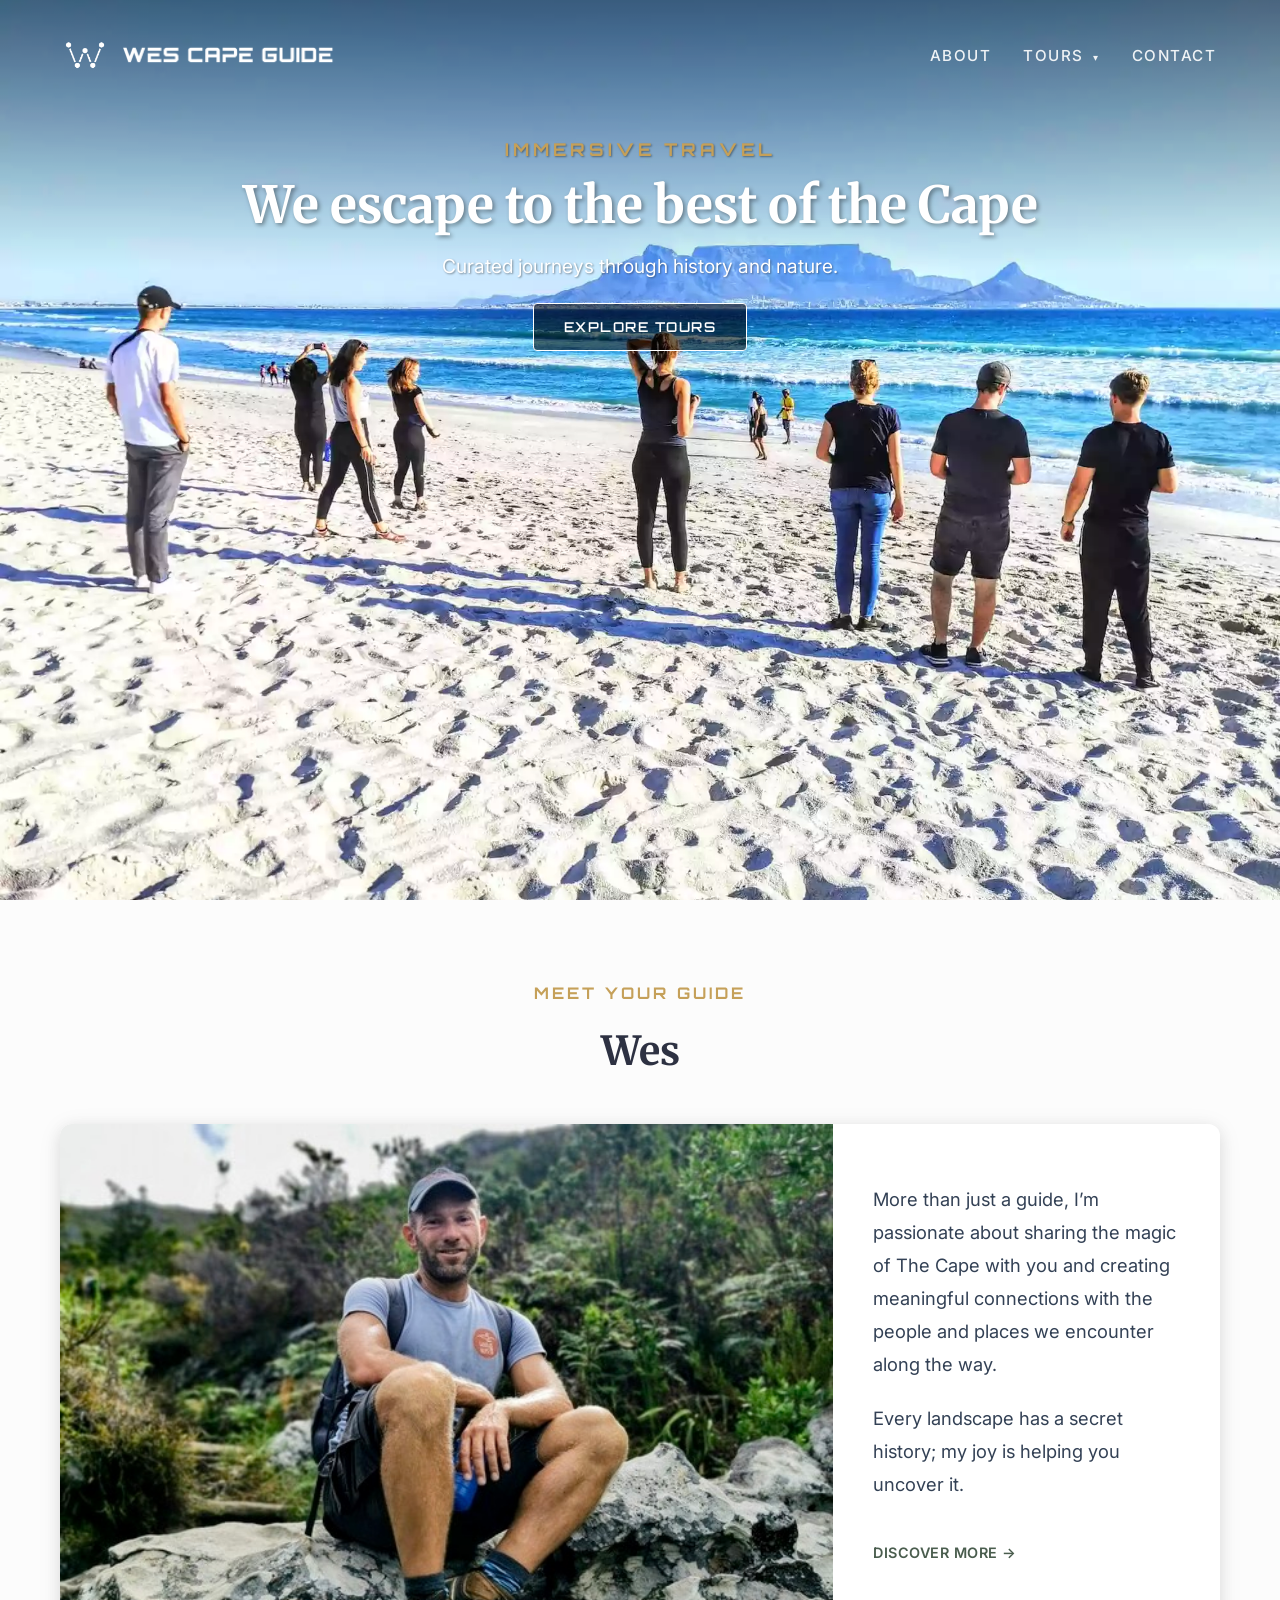
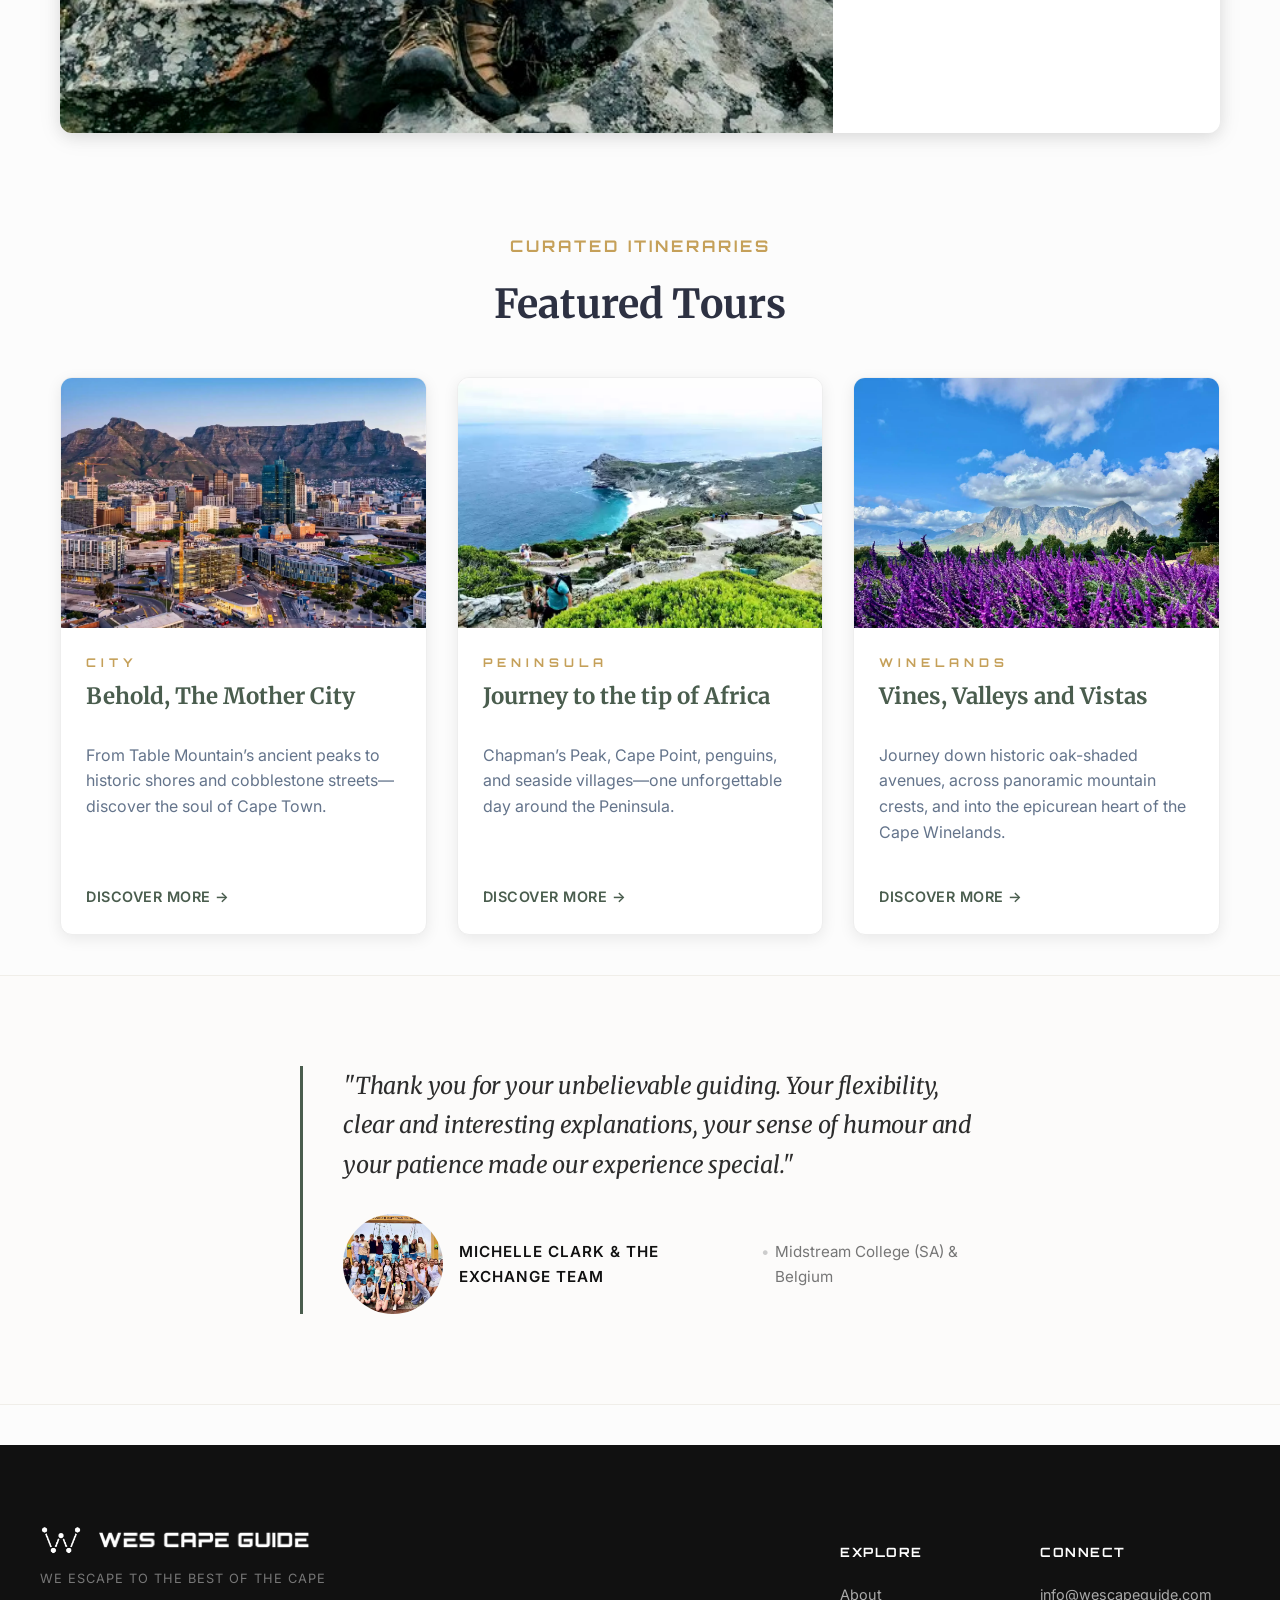
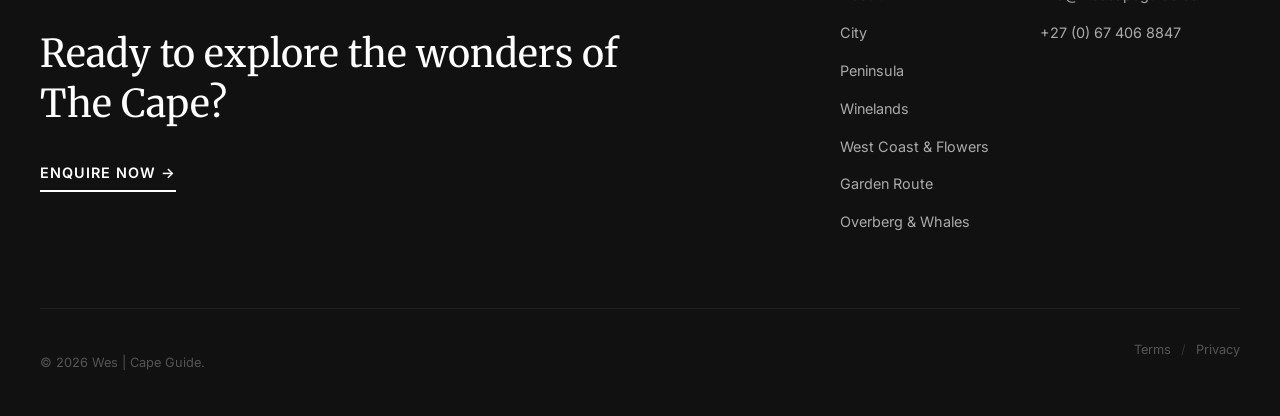
==== index.html @ 1d203104 "meta data added" ====
<!DOCTYPE html>
<html lang="en">
<head>
    <meta charset="UTF-8">
    <meta name="viewport" content="width=device-width, initial-scale=1.0">
    
    <title>Private Cape Town Tours & Guided Experiences | Wes | Cape Guide</title>
    <meta name="description" content="Discover the best of the Cape with Wes, your private tour guide. Custom, curated private tours across Cape Town, the Peninsula, Winelands, Garden Route, and West Coast.">
    <meta name="robots" content="index, follow">
    <link rel="canonical" href="https://wescapeguide.com/">

    <meta property="og:type" content="website">
    <meta property="og:url" content="https://wescapeguide.com/">
    <meta property="og:title" content="Private Cape Town Tours & Guided Experiences | Wes | Cape Guide">
    <meta property="og:description" content="Custom, curated private tours across Cape Town, the Peninsula, Winelands, and beyond. Let's escape to the best of the Cape.">
    <meta property="og:image" content="https://wescapeguide.com/images/cape-town-city.webp"> <meta property="og:site_name" content="Wes | Cape Guide">

    <meta name="twitter:card" content="summary_large_image">
    <meta name="twitter:url" content="https://wescapeguide.com/">
    <meta name="twitter:title" content="Private Cape Town Tours | Wes | Cape Guide">
    <meta name="twitter:description" content="Custom, curated private tours across Cape Town, the Peninsula, Winelands, and beyond.">
    <meta name="twitter:image" content="https://wescapeguide.com/images/cape-town-city.webp">

    <link rel="icon" href="images/wes-cape-guide-logo-white.png" type="image/png">
    <link rel="preconnect" href="https://fonts.googleapis.com">
    <link rel="preconnect" href="https://fonts.gstatic.com" crossorigin>
    <link href="https://fonts.googleapis.com/css2?family=Orbitron:wght@500;700&family=Merriweather:ital,wght@0,400;0,700;1,400&family=Inter:wght@400;500;600&display=swap" rel="stylesheet">
    
    <link rel="stylesheet" href="style.css">
</head>
<body>

    <header>
        <a href="index.html" class="logo">
            <img src="images/logo-transparent.png" alt="Wes * Cape Guide Logo" class="logo-icon">
            <img src="images/wes-cape-guide-logo.png" alt="Wes | Cape Guide Logo" class="logo-img">
        </a>
        
        <!-- Mobile Menu Toggle Button -->
        <button class="nav-toggle" aria-label="Toggle Navigation" aria-expanded="false">
            <span class="hamburger"></span>
        </button>
        
        <nav class="nav-menu">
            <ul class="nav-links">
                <li><a href="about.html">About</a></li>
                <li class="dropdown">
                    <a href="tours.html" class="dropdown-toggle">Tours <span class="arrow">&#9662;</span></a>
                    <ul class="dropdown-menu">
                        <li><a href="tours.html">All Tours</a></li>
                        <li><a href="tours/city.html">City</a></li>
                        <li><a href="tours/peninsula.html">Peninsula</a></li>
                        <li><a href="tours/winelands.html">Winelands</a></li>
                        <li><a href="tours/west-coast-flowers.html">West Coast & Flowers</a></li>
                        <li><a href="tours/garden-route-three-day.html">Garden Route</a></li>
                        <li><a href="tours/overberg-whales.html">Overberg & Whales</a></li>
                    </ul>
                </li>
                <li><a href="contact.html">Contact</a></li>
            </ul>
        </nav>
    </header>
    
    <section class="hero-parallax-wrapper">
        <div class="hero-parallax-bg hero-home-bg"></div>
        <div class="hero hero-home">
            <div class="hero-content">
                <span class="hero-eyebrow">Immersive Travel</span>
                <h1>We escape to the best of the Cape</h1>
                <p>Curated journeys through history and nature.</p>
                <a href="tours.html" class="btn">Explore Tours</a>
            </div>
        </div>
    </section>

    <main class="container">
            
        <!-- Grouped the heading and profile card into a single semantic section -->
        <!-- Your CSS can now cleanly color this entire section block or apply alternate background shifts -->
        <section class="profile-introduction-section section-space-bottom">
            <div class="text-content-block">
                <!-- Eyebrows look fantastic using --accent-gold or --text-muted -->
                <span class="eyebrow">Meet your guide</span>
                <h2 class="section-title">Wes</h2>
            </div>

            <a href="about.html" class="profile-card-link">
                <div class="profile-split-block media-left home-profile-card">
                    <div class="profile-split-media">
                        <img src="images/wes-contact.jpeg" alt="Wes - Professional Tour Guide" class="profile-split-image home-profile-crop">
                    </div>
                    <div class="profile-split-text">
                        <!-- Main text uses --text-main -->
                        <p class="lead-paragraph">More than just a guide, I’m passionate about sharing the magic of The Cape with you and creating meaningful connections with the people and places we encounter along the way.</p>
                        <p class="lead-paragraph">Every landscape has a secret history; my joy is helping you uncover it.</p>
                        <!-- Interactive links are perfect opportunities to introduce --primary-green or --accent-gold on hover -->
                        <span class="tour-link-text">Discover More &rarr;</span>
                    </div>
                </div>
            </a>
        </section>

        <section class="featured-tours-section section-space-bottom">
            <div class="text-content-block">
                <span class="eyebrow">Curated Itineraries</span>
                <h2 class="section-title">Featured Tours</h2>
            </div>
            
            <div class="tour-grid">
                <a href="tours/city.html" class="tour-card-link">
                    <article class="tour-card">
                        <img src="images/cape-town-city.webp" alt="City Tour" class="tour-image">
                        <div class="tour-info">
                            <!-- Category tags thrive on --primary-green text color or a soft subtle fill background -->
                            <span class="tour-category">City</span>
                            <h3>Behold, The Mother City</h3>
                            <p>From Table Mountain’s ancient peaks to historic shores and cobblestone streets—discover the soul of Cape Town.</p>
                            <span class="tour-link-text">Discover More &rarr;</span>
                        </div>
                    </article>
                </a>
                
                <a href="tours/peninsula.html" class="tour-card-link">
                    <article class="tour-card">
                        <img src="images/peninsula-cape-point-hike.webp" alt="Peninsula Tour" class="tour-image">
                        <div class="tour-info">
                            <span class="tour-category">Peninsula</span>
                            <h3>Journey to the tip of Africa</h3>
                            <p>Chapman’s Peak, Cape Point, penguins, and seaside villages—one unforgettable day around the Peninsula.</p>
                            <span class="tour-link-text">Discover More &rarr;</span>
                        </div>
                    </article>
                </a>
                
                <a href="tours/winelands.html" class="tour-card-link">
                    <article class="tour-card">
                        <img src="images/delaire-graff-wine-estate.webp" alt="Winelands Tour" class="tour-image">
                        <div class="tour-info">
                            <span class="tour-category">Winelands</span>
                            <h3>Vines, Valleys and Vistas</h3>
                            <p>Journey down historic oak-shaded avenues, across panoramic mountain crests, and into the epicurean heart of the Cape Winelands.</p>
                            <span class="tour-link-text">Discover More &rarr;</span>
                        </div>
                    </article>
                </a>
            </div>
        </section>
    
    </main>

    <!-- Testimonials are beautiful when wrapped completely in a --light-gray canvas to break up white spacing -->
    <section class="testimonial-section-v2">
        <div class="testimonial-container-v2">
            <!-- Merriweather Italic typography works incredibly here for editorial flare -->
            <blockquote class="testimonial-text-v2">
                "Thank you for your unbelievable guiding. Your flexibility, clear and interesting explanations, your sense of humour and your patience made our experience special."
            </blockquote>
            <div class="testimonial-profile-v2">
                <img src="images/reviewer-midstream.webp" alt="Michelle Clark" class="testimonial-avatar">
                <div class="testimonial-author-v2">
                    <strong class="author-name-v2">Michelle Clark & The Exchange Team</strong>
                    <!-- Uses --text-muted to step back and sit beneath the bold name -->
                    <span class="author-location-v2">Midstream College (SA) & Belgium</span>
                </div>
            </div>
        </div>
    </section>

    <!-- Footers ground your look perfectly using a massive block of --dark-blue -->
    <footer class="editorial-footer">
        <div class="footer-top-row">
            <div class="footer-hero-block">
                <a href="index.html" class="logo">
                    <img src="images/logo-transparent.png" alt="Wes * Cape Guide Logo" class="logo-icon">
                    <img src="images/wes-cape-guide-logo.png" alt="Wes | Cape Guide Logo" class="logo-img">
                </a>
                <p class="editorial-snippet">We escape to the best of The Cape</p>
                <h2 class="footer-big-prompt">Ready to explore the wonders of <span class="no-wrap">The Cape?</span></h2>
                <!-- Buttons inside dark footers look remarkable styled with --accent-gold or crisp --white wireframes -->
                <a href="contact.html" class="editorial-btn">Enquire Now &rarr;</a>
            </div>
            <div class="footer-links-block">
                <div class="links-sub-col">
                    <h4>Explore</h4>
                    <a href="about.html">About</a>
                    <a href="tours/city.html">City</a>
                    <a href="tours/peninsula.html">Peninsula</a>
                    <a href="tours/winelands.html">Winelands</a>
                    <a href="tours/west-coast-flowers.html">West Coast & Flowers</a>
                    <a href="tours/garden-route-three-day.html">Garden Route</a>
                    <a href="tours/overberg-whales.html">Overberg & Whales</a>
                </div>
                <div class="links-sub-col">
                    <h4>Connect</h4>
                    <a href="mailto:info@wescapeguide.com">info@wescapeguide.com</a>
                    <a href="tel:+27674068847">+27 (0) 67 406 8847</a>
                    
                </div>
            </div>
        </div>
        <div class="editorial-bottom">
            <p>&copy; 2026 Wes | Cape Guide.</p>
            <div class="editorial-legal">
                <a href="terms.html">Terms</a>
                <span class="sep">/</span>
                <a href="privacy.html">Privacy</a>
            </div>
        </div>
    </footer>
    <script>
    document.addEventListener('DOMContentLoaded', () => {
        const toggleBtn = document.querySelector('.nav-toggle');
        const navMenu = document.querySelector('.nav-menu');
        const dropdown = document.querySelector('.dropdown');
        const dropdownToggle = document.querySelector('.dropdown-toggle');

        // Toggle Main Mobile Drawer Panel
        toggleBtn.addEventListener('click', () => {
            const isOpen = toggleBtn.getAttribute('aria-expanded') === 'true';
            toggleBtn.setAttribute('aria-expanded', !isOpen);
            navMenu.classList.toggle('is-active');
            
            // Prevent body context from scrolling while full screen navigation view is processing
            document.body.style.overflow = isOpen ? '' : 'hidden';
        });

        // Toggle Nested Tours Dropdown Accordion Content on touch-screens
        dropdownToggle.addEventListener('click', (e) => {
            if (window.innerWidth <= 768) {
                e.preventDefault(); // Prevents instant navigational route skipping
                dropdown.classList.toggle('is-open');
            }
        });
    });
</script>
</body>
</html>
---- style.css ----
/* ==========================================================================
   WES | CAPE GUIDE - CENTRAL DESIGN SYSTEM MASTER SHEET (2026 AUDIT)
   ========================================================================== */

/* --- Global Variables & Reset --- */
:root {
    --primary-green: #4a5d4e;
    --accent-gold: #c5a059;
    --dark-blue: #1a2b3c;
    --white: #ffffff;
    
    /* Premium Contrast: Rich charcoal to increase screen elegance */
    --text-main: #2d3142; 
    --text-muted: #64748b;
    --light-gray: #fcfcfc;
    --border-gray: #e2e8f0;
    --shadow: 0 4px 24px rgba(0, 0, 0, 0.08);
    --peninsula-wide-max: 1440px;
    --peninsula-wide-gutter: clamp(16px, 3vw, 48px);

    /* Typography Strategy Tokens */
    --font-branding: 'Orbitron', sans-serif;
    --font-heading: 'Merriweather', serif;
    --font-body: 'Inter', sans-serif;
}

* { box-sizing: border-box; }

body {
    font-family: var(--font-body);
    margin: 0;
    line-height: 1.65;
    color: var(--text-main);
    background-color: var(--light-gray);
    -webkit-font-smoothing: antialiased;
}

/* --- Shared Layout Helpers --- */
.container {
    max-width: 1200px;
    margin: 0 auto;
    padding: 0 20px;
}

.container-flush {
    padding: 0;
}

.text-center {
    text-align: center;
}

.section-divider {
    border: 0; 
    border-top: 1px solid var(--border-gray); 
    margin: 80px 0;
}

.section-title {
    font-family: var(--font-heading);
    font-weight: 700;
    text-align: center; 
    font-size: clamp(2rem, 4vw, 2.5rem);
    margin-top: 0;
    margin-bottom: 40px;
    color: var(--text-main);
}

.section-space-bottom {
    margin-bottom: 40px;
}

/* --- Global Brand Typography Utilities --- */
.eyebrow {
    font-family: var(--font-branding);
    font-size: 1.00rem;
    font-weight: 700;
    text-transform: uppercase;
    letter-spacing: 3px;
    color: var(--accent-gold);
    display: block;
    margin-bottom: 12px;
    text-align: center;
}

.text-content-block {
    max-width: 800px; 
    margin: 80px auto 20px auto; 
    text-align: center;
}

.text-green-title {
    font-family: var(--font-heading);
    color: var(--primary-green); 
    font-size: 2.5rem; 
    margin-bottom: 24px;
}

.lead-paragraph {
    font-family: var(--font-body);
    font-size: 1.15rem; 
    line-height: 1.8; 
    color: #334155; 
    margin-bottom: 20px;
}

.paragraph-flush-bottom { margin-bottom: 0; }
.paragraph-spacing-top { margin-top: 8px; }
.accent-gold-text { color: #f3c653 !important; }

/* --- Shared Navigation --- */
header {
    position: absolute;
    top: 0;
    left: 0;
    width: 100%;
    z-index: 1000;
    padding: 2.5rem 5%;
    display: flex;
    justify-content: space-between;
    align-items: center;
}

.logo {
    display: flex;
    align-items: center;
    gap: 14px; 
    text-decoration: none;
}

.logo-img, .logo-icon {
    height: 20px; 
    width: auto;   
    display: block;
    flex-shrink: 0;
    filter: brightness(0) invert(1);
    transition: transform 0.3s ease;
}

.logo-icon { height: 30px; }
.logo:hover .logo-img { transform: scale(1.05); }
.logo:hover .logo-icon { transform: scale(1.1); }

/* Navigation Drawer Base Wrapper */
.nav-menu {
    display: flex;
    align-items: center;
}

/* Premium Mobile Menu Toggle Trigger */
.nav-toggle {
    display: none;
    background: none;
    border: none;
    cursor: pointer;
    padding: 10px;
    z-index: 2000;
}

.nav-toggle .hamburger {
    display: block;
    width: 24px;
    height: 2px;
    background: var(--white);
    position: relative;
    transition: background 0.3s ease;
}

.nav-toggle .hamburger::before,
.nav-toggle .hamburger::after {
    content: '';
    position: absolute;
    width: 24px;
    height: 2px;
    background: var(--white);
    left: 0;
    transition: transform 0.3s ease;
}

.nav-toggle .hamburger::before { top: -8px; }
.nav-toggle .hamburger::after { bottom: -8px; }

.nav-links {
    list-style: none;
    display: flex;
    gap: 2rem;
    margin: 0;
    padding: 0;
}

.nav-links a {
    font-family: var(--font-body);
    text-decoration: none;
    color: rgba(255,255,255,0.9);
    font-weight: 500;
    font-size: 0.95rem;
    letter-spacing: 1.5px;
    text-transform: uppercase;
    transition: color 0.3s;
}

.nav-links a:hover, .nav-links a.current {
    color: var(--white); 
    text-decoration: underline;
    text-underline-offset: 6px;
}

/* Dropdown Layout Architecture */
.dropdown {
    position: relative;
}

.dropdown-toggle .arrow {
    font-size: 0.65rem;
    margin-left: 4px;
    display: inline-block;
    transition: transform 0.3s ease;
}

.dropdown:hover .dropdown-toggle .arrow {
    transform: rotate(180deg);
}

/* Isolated Dropdown Glass Box - Re-engineered for Alignment & Unity */
.dropdown-menu {
    position: absolute;
    top: 100%;
    
    /* Perfect Alignment: snaps container left, offsets exactly by the link item padding */
    left: -22px; 
    transform: translateY(4px); /* Tighter anchor gap to look unified */
    
    /* Integrated Visual Material */
    background-color: rgba(0, 0, 0, 0.55); /* Balanced color matching the nav box density */
    border: 1px solid rgba(255, 255, 255, 0.12);
    border-radius: 8px;
    backdrop-filter: blur(8px);
    -webkit-backdrop-filter: blur(8px);
    
    list-style: none;
    padding: 10px 0;
    margin: 0;
    min-width: 210px; /* Slightly wider to guarantee no text wrapping on multi-day tour names */
    box-shadow: 0 12px 35px rgba(0, 0, 0, 0.4);
    
    opacity: 0;
    visibility: hidden;
    transition: opacity 0.25s ease, transform 0.25s ease, visibility 0.25s ease;
    z-index: 1010;
}

/* Reveal Dropdown cleanly on Hover with an integrated upward flow */
.dropdown:hover .dropdown-menu {
    opacity: 1;
    visibility: visible;
    transform: translateY(10px); /* Slides smoothly into position just below the nav box */
}

.dropdown-menu li {
    width: 100%;
}

.dropdown-menu a {
    display: block;
    padding: 10px 22px; /* This 22px padding is what lines up with the left: -22px above */
    color: rgba(255, 255, 255, 0.85) !important;
    font-size: 0.8rem !important;
    letter-spacing: 1px;
    text-transform: uppercase;
    text-align: left;
    text-decoration: none !important;
    transition: color 0.2s, background-color 0.2s;
}

/* Dropdown Items Hover Shimmer */
.dropdown-menu a:hover {
    color: var(--accent-gold) !important; /* Changes the text to your brand gold on hover */
    background-color: rgba(255, 255, 255, 0.08); /* Keeps the subtle glass block glow */
}

.dropdown-menu a.current {
    color: var(--accent-gold) !important;
    font-weight: 600;
}

/* --- Unified Premium Hero Engine --- */
.hero {
    height: 100vh;
    min-height: 600px;
    display: flex;
    color: var(--white);
    background-size: cover;
    background-attachment: fixed;
    padding: 0 20px;
    position: relative;
    
    /* Global Core Default: Center Alignment for Structural Base Pages */
    align-items: center;      
    justify-content: center;    
    text-align: center;
}

.hero-content {
    padding: 0 8px;
    transform: translateY(clamp(-250px, -27vh, -120px));
}

.hero-home .hero-content {
    transform: translateY(clamp(-250px, -23vh, -120px));
}

.hero h1 {
    font-family: var(--font-heading);
    font-weight: 700;
    font-size: clamp(2rem, 4vw, 3.2rem);
    margin-bottom: 15px;
    text-shadow: 2px 2px 4px rgba(0,0,0,0.4); 
    margin-top: -5px;
    line-height: 1.2;
}

.hero p {
    font-family: var(--font-body);
    font-size: 1.2rem;
    max-width: 700px;
    margin: 0 auto;
    text-shadow: 1px 1px 2px rgba(0,0,0,0.4); 
    font-weight: 400;
}

.hero-eyebrow {
    font-family: var(--font-branding);
    text-transform: uppercase;
    letter-spacing: 4px;
    font-size: 1.1rem;
    font-weight: 700;
    color: var(--accent-gold);
    display: block;
    margin: 0 0 1rem;
    text-shadow: 1px 1px 2px rgba(0,0,0,0.4);
}

.hero-lead {
    font-size: 1.15rem;
    max-width: 620px;
}

/* --- Premium Tour Hero Structural Modifiers (Left Asymmetric Snapping) --- */
.city-hero, .peninsula-hero, .winelands-hero, .hero-west-coast, .hero-garden-route, .overberg-hero {
    justify-content: flex-start !important; 
    align-items: flex-end !important;         
    text-align: left !important;            
    padding-left: clamp(20px, 8vw, 10%) !important; 
    padding-bottom: 12vh !important;        
    padding-top: 0 !important;
}

/* Forces identical glass panels across all tour landing locations */
.city-hero .hero-content, 
.peninsula-hero .hero-content, 
.winelands-hero .hero-content, 
.hero-west-coast .hero-content, 
.hero-garden-route .hero-content,
.overberg-hero .hero-content{
    max-width: 580px !important;            
    padding: 35px !important;
    background-color: rgba(0, 0, 0, 0.35) !important; 
    border-radius: 8px !important;
    backdrop-filter: blur(4px) !important;   
    -webkit-backdrop-filter: blur(4px) !important; 
    transform: none !important;            
    margin: 0 !important;
}

.city-hero .hero-content p, 
.peninsula-hero .hero-content p, 
.winelands-hero .hero-content p, 
.hero-west-coast .hero-content p, 
.hero-garden-route .hero-content p,
.overberg-hero .hero-content p {
    margin: 0 !important; 
}

/* --- Hero Image Asset Vectors --- */
.hero-home { background-image: linear-gradient(rgba(0,0,0,0.5) 0%, rgba(0,0,0,0) 30%), url('images/table-mountain-hero.webp'); background-position: 50% 13%; }
.hero-about { background-image: linear-gradient(rgba(0,0,0,0.5) 0%, rgba(0,0,0,0) 20%), url('images/table-mountain-national-park.webp'); background-position: center 90%; }
.hero-tours { background-image: linear-gradient(rgba(0,0,0,0.5) 0%, rgba(0,0,0,0) 20%), url('images/postberg-flowers.webp'); background-position: center 10%; }
.hero-contact { background-image: linear-gradient(rgba(0,0,0,0.5) 0%, rgba(0,0,0,0) 20%), url('images/chapmans-peak-drive.webp'); background-position: 50% 53%; }
.city-hero { background-image: linear-gradient(rgba(0,0,0,0.7) 0%, rgba(0,0,0,0) 20%), url('images/cape-town-city.webp'); background-position: center 35%; }
.peninsula-hero { background-image: linear-gradient(rgba(0,0,0,0.8) 0%, rgba(0,0,0,0) 20%), url('images/cape-point-walk.webp'); background-position: center 65%; }
.winelands-hero { background-image: linear-gradient(rgba(0,0,0,0.5) 0%, rgba(0,0,0,0) 30%), url('images/delaire-graff-wine-estate.webp'); background-position: center 65%; background-color: #2c3a2e; }
.hero-west-coast { background-image: linear-gradient(rgba(0,0,0,0.5) 0%, rgba(0,0,0,0) 30%), url('images/postberg-nature-reserve-flowers-and-rock-fromations.webp'); background-position: center 70%; }
.hero-garden-route { background-image: linear-gradient(rgba(0,0,0,0.5) 0%, rgba(0,0,0,0) 20%), url('images/ebb-and-flow-restcamp-hike.webp'); background-position: center 50%; }
.overberg-hero { background-image: linear-gradient(rgba(0,0,0,0.8) 0%, rgba(0,0,0,0) 20%), url('images/r44-and-beach.webp'); background-position: center 65%; }

/* --- Profile Split Layouts (Home & About Ecosystem) --- */
.profile-split-block {
    display: grid; 
    grid-template-columns: 1fr;
    gap: 2rem; 
    align-items: center; 
    margin-bottom: 100px; 
    background: var(--white);
    border-radius: 12px;
    box-shadow: var(--shadow);
    overflow: hidden;
}

@media (min-width: 768px) {
    .profile-split-block { grid-template-columns: 1.2fr 0.8fr; gap: 0; }
    .profile-split-block.about-profile-card { grid-template-columns: 1fr 580px; }
    .profile-split-block.home-profile-card { height: auto; align-items: stretch; grid-template-columns: 2fr 1fr; }
}

.profile-split-text { padding: 40px; }
.profile-split-title { font-family: var(--font-heading); color: var(--primary-green); font-size: 2.2rem; margin-top: 0; margin-bottom: 20px; }
.profile-split-media { width: 100%; height: 100%; display: flex; }
.profile-split-image { width: 100%; height: 100%; object-fit: cover; border: none; display: block; }
.profile-split-image.home-profile-crop { object-position: 50% 22%; }
.pos-crop-waterline { object-position: center 88% !important; }

/* --- Central Highlights System (Multi-Tour & Values Grids) --- */
.highlights-section { padding-top: 0; margin-bottom: 80px; }

.highlights-grid, .values-card-grid {
    display: grid;
    grid-template-columns: repeat(auto-fit, minmax(280px, 1fr));
    gap: 40px;
    width: 100%;
    align-items: stretch; /* Enforces equal container vertical limits natively */
}

.highlights-item-card, .values-card-item {
    background: var(--white);
    border: 1px solid #eee;
    border-radius: 12px;
    overflow: hidden;
    box-shadow: 0 4px 15px rgba(0,0,0,0.05);
    display: flex;
    flex-direction: column;
    height: 100%;
    text-align: left;
}
.values-card-item { padding: 40px; }
.values-card-item h4 { font-family: var(--font-heading); color: var(--primary-green); font-size: 1.5rem; margin-top: 0; margin-bottom: 15px; }

/* Global Standard Image Layout Rule */
.highlights-card-image {
    width: 100%;
    height: 250px;
    object-fit: cover;
    display: block;
}

/* Contextual Photographic Override Rule for West Coast Wildflowers Portrait Mode */
.hero-west-coast + main .highlights-card-image {
    height: auto;
    aspect-ratio: 2 / 3;
}

.highlights-card-image--lighthouse { object-position: center top; }
.image-crop-penguins { object-position: center 30%; }

.highlight-card-info {
    padding: 25px;
    display: flex;
    flex-direction: column;
    flex-grow: 1;
}

.highlight-card-info h3 {
    font-family: var(--font-heading);
    margin: 0 0 15px 0;
    color: var(--primary-green);
    font-size: 1.3rem;
}

.highlight-card-info p {
    font-size: 1rem;
    line-height: 1.6;
    color: #475569;
    margin: 0;
}

/* ==========================================================================
   MISSION & VALUES CUSTOM ABOUT COMPONENT
   ========================================================================== */
.about-mv-section { 
    padding-top: 0; 
    margin-bottom: 80px; 
}

.about-mv-grid {
    display: grid;
    grid-template-columns: repeat(auto-fit, minmax(280px, 1fr));
    gap: 40px;
    width: 100%;
    align-items: stretch;
}

.about-mv-item-card {
    background: var(--white);
    border: 1px solid #eee;
    border-radius: 12px;
    overflow: hidden;
    box-shadow: 0 4px 15px rgba(0,0,0,0.05);
    display: flex;
    flex-direction: column;
    height: 100%;
    text-align: left;
}

/* Forces images to render natively at 100% full frame width with zero layout cropping */
.about-mv-card-image {
    width: 100%;
    height: auto;
    object-fit: contain;
    display: block;
}

@media (max-width: 600px) {
    .about-mv-grid { 
        grid-template-columns: 1fr; 
    }
}

/* --- Accordions & Itinerary Timelines --- */
.tour-info-section { max-width: 900px; margin: 0 auto 80px auto; }
.tour-info-accordion details { background: var(--white); border: 1px solid var(--border-gray); border-radius: 8px; margin-bottom: 16px; overflow: hidden; transition: box-shadow 0.3s ease; }
.tour-info-accordion details[open] { box-shadow: 0 4px 12px rgba(0, 0, 0, 0.05); }
.tour-info-accordion summary { display: flex; justify-content: space-between; align-items: center; gap: 24px; padding: 20px; font-weight: 600; font-size: 1.1rem; cursor: pointer; list-style: none; background-color: var(--white); color: var(--dark-blue); }
.tour-info-accordion summary::-webkit-details-marker { display: none; }
.tour-info-label { font-size: 1.1rem; font-weight: 600; }
.tour-info-icon::before { content: '+'; font-weight: bold; }
.tour-info-item[open] .tour-info-icon::before { content: '−'; }
.tour-info-panel { padding: 28px; border-top: 1px solid var(--border-gray); background-color: #fafbfc; }
.tour-info-panel ul.standard-panel-list { margin: 0; padding-left: 20px; }
.tour-info-panel ul.standard-panel-list li { margin-bottom: 10px; line-height: 1.6; color: #334155; }

.timeline { position: relative; padding-left: 30px; margin: 10px 0; border-left: 2px solid var(--border-gray); }
.timeline-item { position: relative; margin-bottom: 24px; }
.timeline-item:last-child { margin-bottom: 0; }
.timeline-marker { position: absolute; left: -37px; top: 4px; background: var(--accent-gold); width: 12px; height: 12px; border-radius: 50%; border: 2px solid var(--white); }
.timeline-time { font-family: var(--font-branding); font-size: 0.8rem; text-transform: uppercase; letter-spacing: 1px; color: #64748b; font-weight: 600; margin-bottom: 4px; }
.timeline-title { font-family: var(--font-heading); font-size: 1.1rem; font-weight: 600; color: var(--dark-blue); margin: 0 0 6px 0; }
.timeline-desc { font-size: 0.95rem; line-height: 1.5; color: #475569; margin: 0; }
.itinerary-disclaimer { margin-top: 0; margin-bottom: 25px; font-style: italic; color: #475569; }
.timeline-highlights { list-style: none !important; padding-left: 0 !important; margin: 12px 0 0 0 !important; }
.timeline-highlights li { font-size: 0.9rem !important; margin-bottom: 6px !important; color: #475569 !important; position: relative; padding-left: 15px; }
.timeline-highlights li::before { content: "•"; color: var(--accent-gold); position: absolute; left: 0; font-weight: bold; }

/* --- Logistics & Multi-Day Overlays --- */
.logistics-split-grid { display: grid; grid-template-columns: 1.2fr 0.8fr; gap: 24px; }
.logistics-card { background: var(--white); border: 1px solid var(--border-gray); border-radius: 6px; padding: 24px; }
.logistics-card h4 { font-family: var(--font-heading); margin-top: 0; margin-bottom: 16px; font-size: 1.1rem; font-weight: 600; color: var(--dark-blue); border-bottom: 2px solid #f1f5f9; padding-bottom: 10px; }
.logistics-list { list-style: none !important; padding-left: 0 !important; margin: 0; }
.logistics-list li { position: relative; padding-left: 24px; margin-bottom: 12px !important; font-size: 0.95rem; color: #334155; line-height: 1.5; }
.logistics-list li::before { position: absolute; left: 0; top: 1px; font-weight: bold; }
.included-list li::before { content: "✓"; color: var(--accent-gold); }
.excluded-list li::before { content: "•"; color: #94a3b8; font-size: 1.2rem; left: 4px; }

.accommodation-options-grid { display: grid; grid-template-columns: 1fr 1fr; gap: 20px; margin-top: 15px; }
.accommodation-box { background: #f8fafc; border: 1px dashed #cbd5e1; padding: 20px; border-radius: 6px; }
.accommodation-box h5 { font-family: var(--font-heading); margin: 0 0 10px 0; font-size: 1rem; color: var(--dark-blue); font-weight: 600; }
.accommodation-box p { font-size: 0.9rem; line-height: 1.5; margin: 0; color: #475569; }

/* --- Contact Components --- */
.contact-grid { margin-top: 40px; display: grid; grid-template-columns: repeat(auto-fit, minmax(320px, 1fr)); gap: 60px; align-items: stretch; }
.contact-section-title { font-family: var(--font-heading); color: var(--primary-green); margin-top: 0; margin-bottom: 25px; }
.contact-lead-text { line-height: 1.8; }
.contact-methods-wrapper { margin-top: 40px; border-top: 1px solid #eee; padding-top: 30px; }
.contact-link { color: var(--accent-gold); text-decoration: none; font-weight: bold; }
.contact-link:hover { text-decoration: underline; }
.contact-link-static { color: var(--accent-gold); font-weight: bold; }
.consultation-card { background-color: var(--white); padding: 40px; border-radius: 20px; border: 1px solid #eee; height: 100%; display: flex; flex-direction: column; }
.consultation-card h3 { font-family: var(--font-heading); color: var(--primary-green); margin-top: 0; margin-bottom: 20px; }
.consultation-lead-meta { font-size: 0.95rem; color: #666; margin-bottom: 25px; }
.consultation-guide-list { list-style: none; padding: 0; line-height: 2.2; color: #444; }
.consultation-guide-list li { position: relative; padding-left: 25px; }
.consultation-guide-list li::before { content: "➔"; color: var(--accent-gold); position: absolute; left: 0; }
.consultation-badge-footer { margin-top: 30px; font-size: 0.85rem; font-style: italic; color: #888; }

/* --- Unified Master Call To Action Framework --- */
.peninsula-enquire, .winelands-enquire {
    background-color: var(--dark-blue);
    color: var(--white);
    padding: 80px 20px;
    text-align: center;
}

.container-enquire { max-width: 800px; margin: 0 auto; }
.peninsula-enquire-text, .winelands-enquire-text { font-size: 1.25rem; line-height: 1.7; margin-bottom: 35px; color: #e2e8f0; }

.btn, .btn-enquire {
    font-family: var(--font-branding);
    display: inline-block;
    text-transform: uppercase;
    letter-spacing: 1.5px;
    text-decoration: none;
    border-radius: 4px;
    transition: background-color 0.3s ease, background 0.3s ease, transform 0.2s ease;
    font-weight: 600;
}

/* Gold Global Buttons */
.btn-enquire {
    background-color: var(--accent-gold);
    color: var(--dark-blue);
    padding: 15px 35px;
    font-size: 0.9rem;
}
.btn-enquire:hover { background-color: #f3c653; transform: translateY(-2px); }

/* Ghost Buttons (Heros) */
.btn {
    padding: 12px 30px;
    background: rgba(0, 0, 0, 0.55);
    color: var(--white);
    font-size: 0.85rem;
    border: 1px solid var(--white);
    margin-top: 20px;
}
.btn:hover { background: var(--dark-blue); color: var(--white); transform: translateY(-2px); }

/* --- Index Grid System Cards --- */
.tour-grid { display: grid; grid-template-columns: repeat(auto-fit, minmax(320px, 1fr)); gap: 30px; margin-top: 40px; }
.tour-card { background: var(--white); border: 1px solid #eee; border-radius: 12px; overflow: hidden; transition: all 0.3s ease; box-shadow: 0 4px 15px rgba(0,0,0,0.08); display: flex; flex-direction: column; height: 100%; }
.profile-card-link { transition: all 0.3s ease; box-shadow: 0 4px 15px rgba(0,0,0,0.08); }
.tour-card:hover, .profile-card-link:hover { transform: translateY(-10px); box-shadow: 0 15px 35px rgba(0,0,0,0.1); }
a.tour-card-link, .profile-card-link { text-decoration: none; color: inherit; display: block; border-radius: 12px; }
a.tour-card-link:focus-visible, .btn:focus-visible, .btn-enquire:focus-visible { outline: 3px solid var(--accent-gold); outline-offset: 3px; }
.tour-image { width: 100%; height: 250px; object-fit: cover; display: block; }
.tour-info { padding: 25px; display: flex; flex-direction: column; flex-grow: 1; text-align: left; }
.tour-info h3 { font-family: var(--font-heading); font-weight: 700; font-size: 1.4rem; margin: 0 0 12px 0; color: var(--primary-green); }
.tour-info p { color: var(--text-muted); font-size: 1.0rem; line-height: 1.6; margin-bottom: 20px; }
.tour-category { font-family: var(--font-branding); color: var(--accent-gold); letter-spacing: 5px; text-transform: uppercase; font-size: 0.75rem; font-weight: bold; display: block; margin-bottom: 5px; }
.tour-link-text { font-family: var(--font-body); margin-top: auto; padding-top: 20px; display: inline-block; color: var(--primary-green); font-weight: 600; font-size: 0.9rem; letter-spacing: 0.5px; text-transform: uppercase; }

/* Image Framing Helper Alignments */
.pos-top { object-position: center top; }
.pos-top-8 { object-position: center 8%; }
.pos-top-20 { object-position: center 20%; }
.pos-top-30 { object-position: center 30%; }
.pos-top-40 { object-position: center 40%; }
.pos-center { object-position: center; }
.pos-bottom { object-position: center bottom; }
.pos-bottom-10 { object-position: center 10%; }
.pos-bottom-30 { object-position: center 30%; }
.pos-right-90 { object-position: 90% 50%; }

/* ==========================================
   MOSAIC GALLERY COMPONENT
   ========================================== */
.mosaic-grid { display: grid; grid-template-columns: repeat(3, 1fr); grid-auto-rows: 280px; grid-auto-flow: dense; gap: 20px; margin-top: 40px; }
.mosaic-item { margin: 0; position: relative; border-radius: 8px; overflow: hidden; box-shadow: 0 4px 10px rgba(0,0,0,0.05); }
.mosaic-item img { width: 100%; height: 100%; object-fit: cover; display: block; transition: transform 0.5s ease; }
.mosaic-item:hover img { transform: scale(1.03); }
.mosaic-item figcaption { font-family: var(--font-body); position: absolute; bottom: 0; left: 0; right: 0; padding: 30px 15px 15px; background: linear-gradient(to top, rgba(0, 0, 0, 0.75) 0%, rgba(0, 0, 0, 0) 100%); color: var(--white); font-size: 0.95rem; font-weight: 500; letter-spacing: 0.5px; transform: translateY(100%); transition: transform 0.3s ease-in-out; box-sizing: border-box; }
.mosaic-item:hover figcaption { transform: translateY(0); }
.mosaic-item.span-2 { grid-column: span 2; }
.mosaic-item.span-3 { grid-column: span 3; }
.mosaic-item.row-span-2 { grid-row: span 2; }

/* ==========================================
   TESTIMONIAL SECTION COMPONENT
   ========================================== */
.testimonial-section-v2 { background-color: #fcfbfa; padding: 90px 20px; margin: 40px 0px; border-top: 1px solid #f0eee9; border-bottom: 1px solid #f0eee9; }
.testimonial-container-v2 { max-width: 680px; margin: 0 auto; border-left: 3px solid var(--primary-green); padding-left: 40px; }
.testimonial-text-v2 { font-family: var(--font-heading); font-size: clamp(1.2rem, 3vw, 1.45rem); line-height: 1.7; color: #2c2c2c; font-style: italic; margin: 0 0 30px 0; font-weight: 400; letter-spacing: -0.2px; }
.testimonial-profile-v2 { display: flex; align-items: center; gap: 16px; }
.testimonial-avatar { width: 100px; height: 100px; border-radius: 50%; object-fit: cover; background-color: #eaeaea; flex-shrink: 0; }
.testimonial-author-v2 { display: flex; align-items: center; gap: 12px; font-size: 0.95rem; }
.author-name-v2 { font-family: var(--font-body); font-weight: 600; color: #111; text-transform: uppercase; letter-spacing: 1px; }
.author-location-v2 { font-family: var(--font-body); color: #767676; position: relative; padding-left: 12px; }
.author-location-v2::before { content: "•"; position: absolute; left: -2px; color: #ccc; }

/* ==========================================
   EDITORIAL STANDARD FOOTER COMPONENT
   ========================================== */
.editorial-footer { background-color: #111111; color: #f5f5f5; padding: 80px 40px 30px 40px; }
.footer-top-row { max-width: 1200px; margin: 0 auto; display: flex; justify-content: space-between; align-items: flex-start; gap: 60px; }
.footer-hero-block { flex: 1.5; max-width: 600px; text-align: left; }
.editorial-logo { font-family: var(--font-branding); display: block; font-size: 1.2rem; font-weight: 700; letter-spacing: 2px; margin-bottom: 6px; color: var(--white); }
.editorial-snippet { font-family: var(--font-body); font-size: 0.8rem; color: #777777; text-transform: uppercase; letter-spacing: 1px; margin-bottom: 40px; }
.footer-big-prompt { font-family: var(--font-heading); font-size: clamp(1.8rem, 3vw, 2.4rem); font-weight: 400; line-height: 1.3; margin-bottom: 30px; color: #ffffff; }
.no-wrap { white-space: nowrap; }
.editorial-btn { font-family: var(--font-body); display: inline-block; color: #ffffff; text-transform: uppercase; letter-spacing: 1px; text-decoration: none; font-size: 0.9rem; font-weight: 600; border-bottom: 2px solid #ffffff; padding-bottom: 5px; transition: transform 0.2s ease, color 0.2s ease; }
.editorial-btn:hover { transform: translateX(5px); color: var(--accent-gold); border-color: var(--accent-gold); }
.footer-links-block { flex: 1; display: flex; gap: 40px; margin-left: auto; max-width: 400px; }
.links-sub-col { display: flex; flex-direction: column; min-width: 160px; text-align: left; }
.links-sub-col h4 { font-family: var(--font-branding); font-size: 0.8rem; color: var(--white); text-transform: uppercase; letter-spacing: 1.5px; margin-bottom: 20px; text-align: left; }
.links-sub-col a { font-family: var(--font-body); color: #aaaaaa; text-decoration: none; font-size: 0.9rem; margin-bottom: 14px; transition: color 0.2s ease; }
.links-sub-col a:hover { color: #ffffff; }
.editorial-bottom { max-width: 1200px; margin: 60px auto 0 auto; padding-top: 30px; border-top: 1px solid #222222; display: flex; justify-content: space-between; font-size: 0.8rem; color: #555555; }
.editorial-legal a { color: #555555; text-decoration: none; }
.editorial-legal a:hover { color: #999999; }
.editorial-legal .sep { margin: 0 6px; color: #333333; }

/* ==========================================
   RESPONSIVE DESIGN SYSTEM OVERRIDES
   ========================================== */
@media (max-width: 900px) {
    .logistics-split-grid { grid-template-columns: 1fr; gap: 20px; }
    .mosaic-grid { grid-template-columns: repeat(2, 1fr); grid-auto-rows: 240px; }
    .mosaic-item.span-2, .mosaic-item.span-3 { grid-column: span 2; }
    .footer-top-row { flex-direction: column; gap: 50px; }
    .footer-links-block { margin-left: 0; max-width: 100%; justify-content: flex-start; width: 100%; }
}

@media (max-width: 768px) {
    /* --- Pinned Mobile Header & Branding --- */
    header { 
        position: fixed; 
        background-color: rgba(26, 43, 60, 0.95); 
        backdrop-filter: blur(10px);
        -webkit-backdrop-filter: blur(10px);
        padding: 1rem 5%; 
        border-bottom: 1px solid rgba(255, 255, 255, 0.05);
        display: flex;
        flex-direction: row;
        justify-content: space-between;
        align-items: center;
        gap: 0;
        text-align: left;
    }
    
    .logo-img, .logo-icon { height: 18px; }
    .logo-icon { height: 26px; }

    /* --- Hamburger Button UI States --- */
    .nav-toggle { display: block; }
    
    .nav-toggle[aria-expanded="true"] .hamburger { background: transparent; }
    .nav-toggle[aria-expanded="true"] .hamburger::before { transform: translateY(8px) rotate(45deg); }
    .nav-toggle[aria-expanded="true"] .hamburger::after { transform: translateY(-8px) rotate(-45deg); }

    /* --- Mobile Full-Screen Overlay Navigation Panel --- */
    .nav-menu {
        position: fixed;
        top: 0;
        left: 0;
        width: 100%;
        height: 100vh;
        background-color: var(--dark-blue);
        flex-direction: column;
        justify-content: center;
        align-items: center;
        padding: 80px 20px 40px 20px;
        opacity: 0;
        visibility: hidden;
        transform: translateY(-20px);
        transition: opacity 0.3s ease, transform 0.3s ease, visibility 0.3s ease;
        z-index: 1500;
        overflow-y: auto;
    }

    .nav-menu.is-active { opacity: 1; visibility: visible; transform: translateY(0); }
    .nav-links { flex-direction: column; align-items: center; width: 100%; gap: 2rem; wrap: nowrap; }
    .nav-links a { font-size: 1.25rem; }

    /* --- Touch-Friendly Mobile Accordion Dropdowns --- */
    .dropdown { width: 100%; text-align: center; }
    .dropdown-toggle .arrow { display: inline-block; margin-left: 6px; transition: transform 0.3s ease; }
    .dropdown.is-open .dropdown-toggle .arrow { transform: rotate(180deg); }
    
    .dropdown-menu {
        position: static;
        opacity: 0;
        visibility: hidden;
        display: none;
        transform: none !important;
        background-color: rgba(255, 255, 255, 0.03);
        border: none;
        border-radius: 6px;
        box-shadow: none;
        min-width: 100%;
        padding: 0;
        margin-top: 10px;
    }
    .dropdown.is-open .dropdown-menu { opacity: 1; visibility: visible; display: block; }
    .dropdown-menu a { text-align: center; padding: 12px 20px !important; font-size: 0.95rem !important; color: rgba(255, 255, 255, 0.7) !important; }

    /* --- Layout & Vertical Pacing Safety Adapters --- */
    .hero { 
        min-height: 520px; 
        padding-top: 100px !important; /* Added safe breathing room below your fixed nav menu */
        
        /* Flexbox configuration modified to cleanly anchor content boxes to the top */
        display: flex !important;
        flex-direction: column !important;
        justify-content: flex-start !important;
        align-items: center !important;
        text-align: center !important;
        padding-bottom: 32px !important; 
        box-sizing: border-box !important;
    }

    /* Neutralize asymmetric desktop rules on individual tour pages for a consistent mobile experience */
    .city-hero, .peninsula-hero, .winelands-hero, .hero-west-coast, .hero-garden-route, .overberg-hero {
        justify-content: flex-start !important;
        align-items: center !important;
        text-align: center !important;
        padding-left: 20px !important;
        padding-right: 20px !important;
        padding-top: 100px !important;
    }

    /* Target the base structure variant specifically for parallax asset normalization on iOS */
    .hero-home {
        background-attachment: scroll !important; /* Resolves iOS zoom glitch */
        background-size: cover !important;
        background-position: 50% 13% !important; /* Matches standard landscape framing precisely */
    }

    /* Unified Content Boxes: Forces uniformity across structural pages, sub-tours, and legal pages */
    .hero-content,
    .city-hero .hero-content, 
    .peninsula-hero .hero-content, 
    .winelands-hero .hero-content, 
    .hero-west-coast .hero-content, 
    .hero-garden-route .hero-content,
    .overberg-hero .hero-content,
    .hero section + div, 
    .hero [style*="transform"] { /* Smart fallback: neutralizes inline layout shifts on terms/privacy pages */
        width: 92% !important;
        max-width: 440px !important; 
        background-color: rgba(0, 0, 0, 0.6) !important; /* Darkened slightly to maintain high contrast text readability over mobile image focal points */
        padding: 25px !important; 
        border-radius: 8px !important; 
        margin: 0 auto !important;
        transform: none !important; /* Erases desktop translations and inline transforms completely on mobile */
    }

    .profile-split-block { grid-template-columns: 1fr; gap: 0; }
    .profile-split-text { padding: 30px 20px; }
    .profile-split-media { height: 320px; }
}

@media (max-width: 600px) {
    .testimonial-section-v2 { padding: 60px 20px; }
    .testimonial-container-v2 { padding-left: 20px; }
    .testimonial-text-v2 { font-size: 1.2rem; margin-bottom: 20px; }
    .testimonial-author-v2 { flex-direction: column; align-items: flex-start; gap: 4px; }
    .author-location-v2 { padding-left: 0; }
    .author-location-v2::before { display: none; }
    .testimonial-profile-v2 { flex-direction: column; align-items: flex-start; gap: 12px; }
    .testimonial-avatar { width: 80px; height: 80px; }
    .accommodation-options-grid, .highlights-grid, .values-card-grid { grid-template-columns: 1fr; }
    .mosaic-grid { grid-template-columns: 1fr; grid-auto-rows: 260px; }
    .mosaic-item.span-2, .mosaic-item.span-3, .mosaic-item.row-span-2 { grid-column: span 1 !important; grid-row: span 1 !important; }
    .mosaic-item figcaption { transform: translateY(0); background: linear-gradient(to top, rgba(0, 0, 0, 0.85) 30%, rgba(0, 0, 0, 0.1) 100%); }
}

@media (max-width: 480px) {
    .editorial-footer { padding: 50px 20px 20px 20px; }
    .footer-links-block { flex-direction: column; gap: 35px; }
}

@media (prefers-reduced-motion: reduce) {
    .btn, .tour-card, .btn-enquire, .mosaic-item, .highlights-item-card { transition: none; }
    .btn:hover, .tour-card:hover, .btn-enquire:hover, .mosaic-item:hover, .highlights-item-card:hover { transform: none; }
}
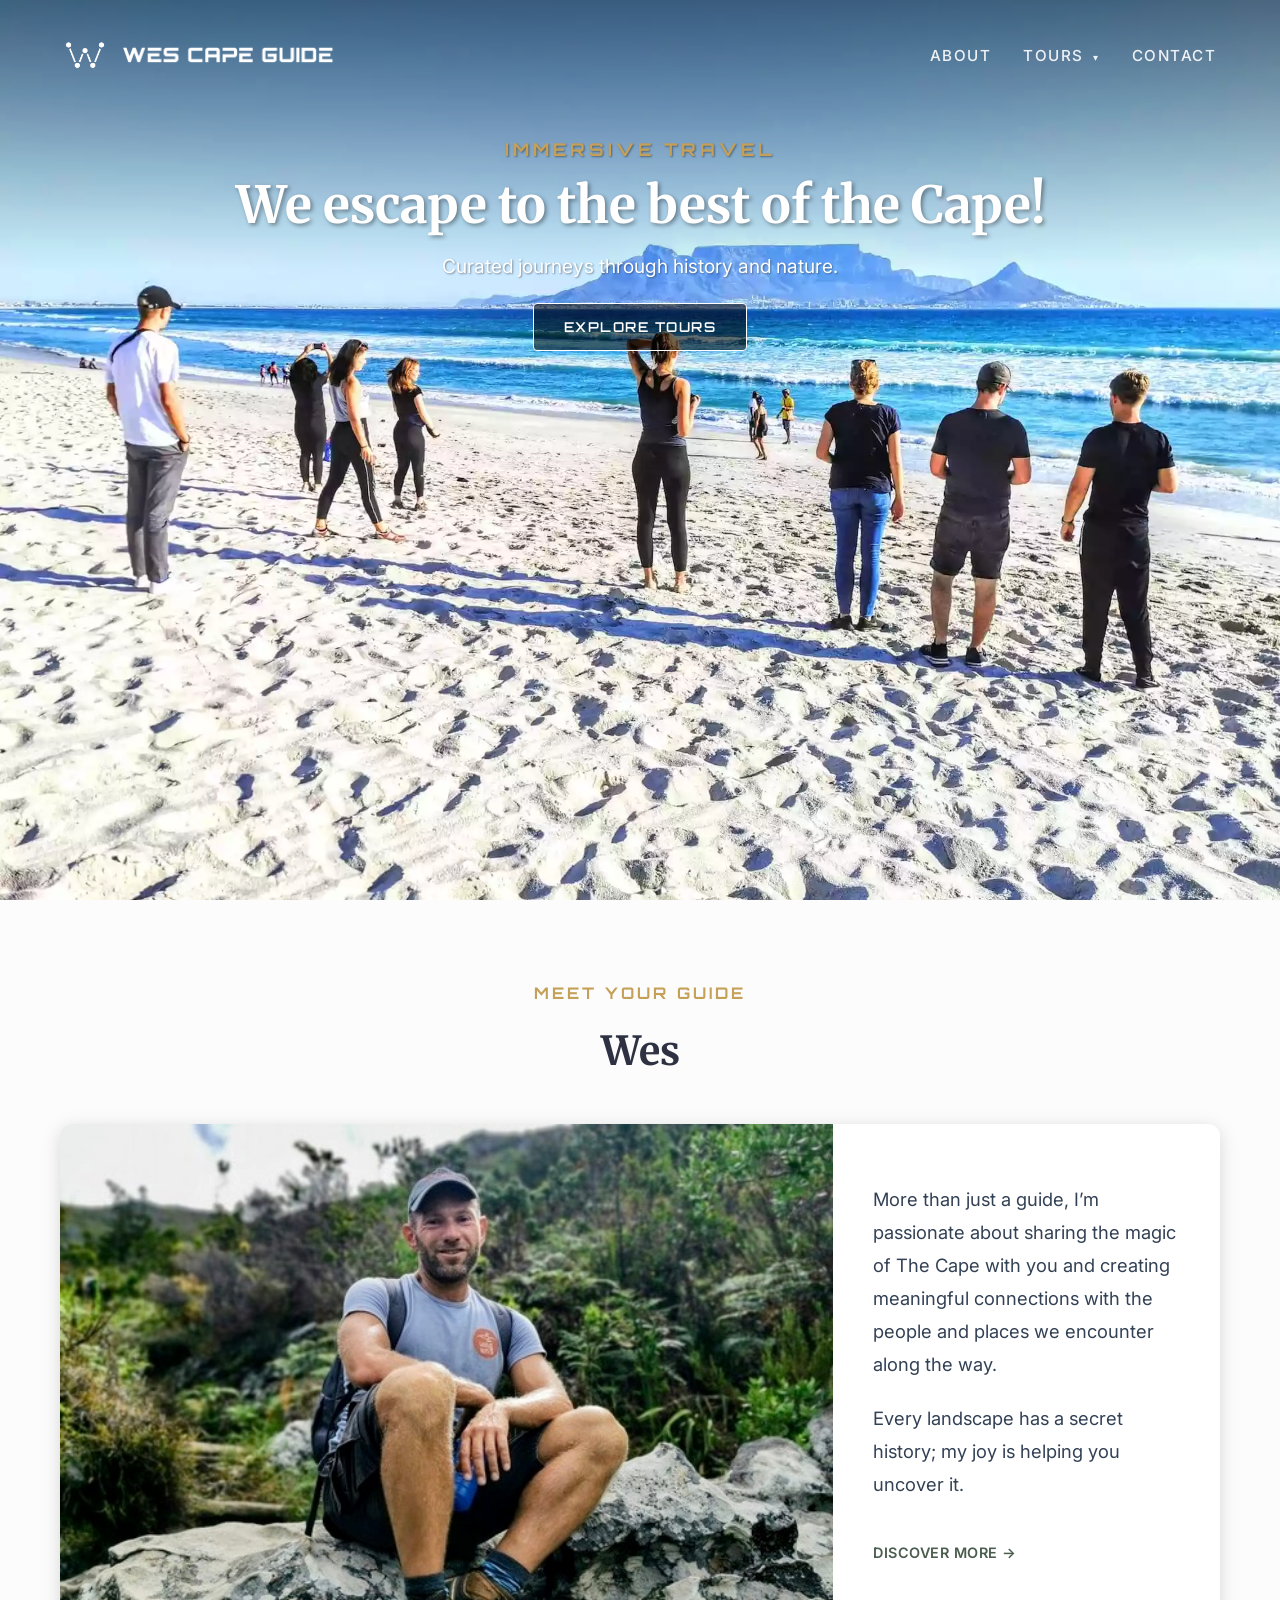
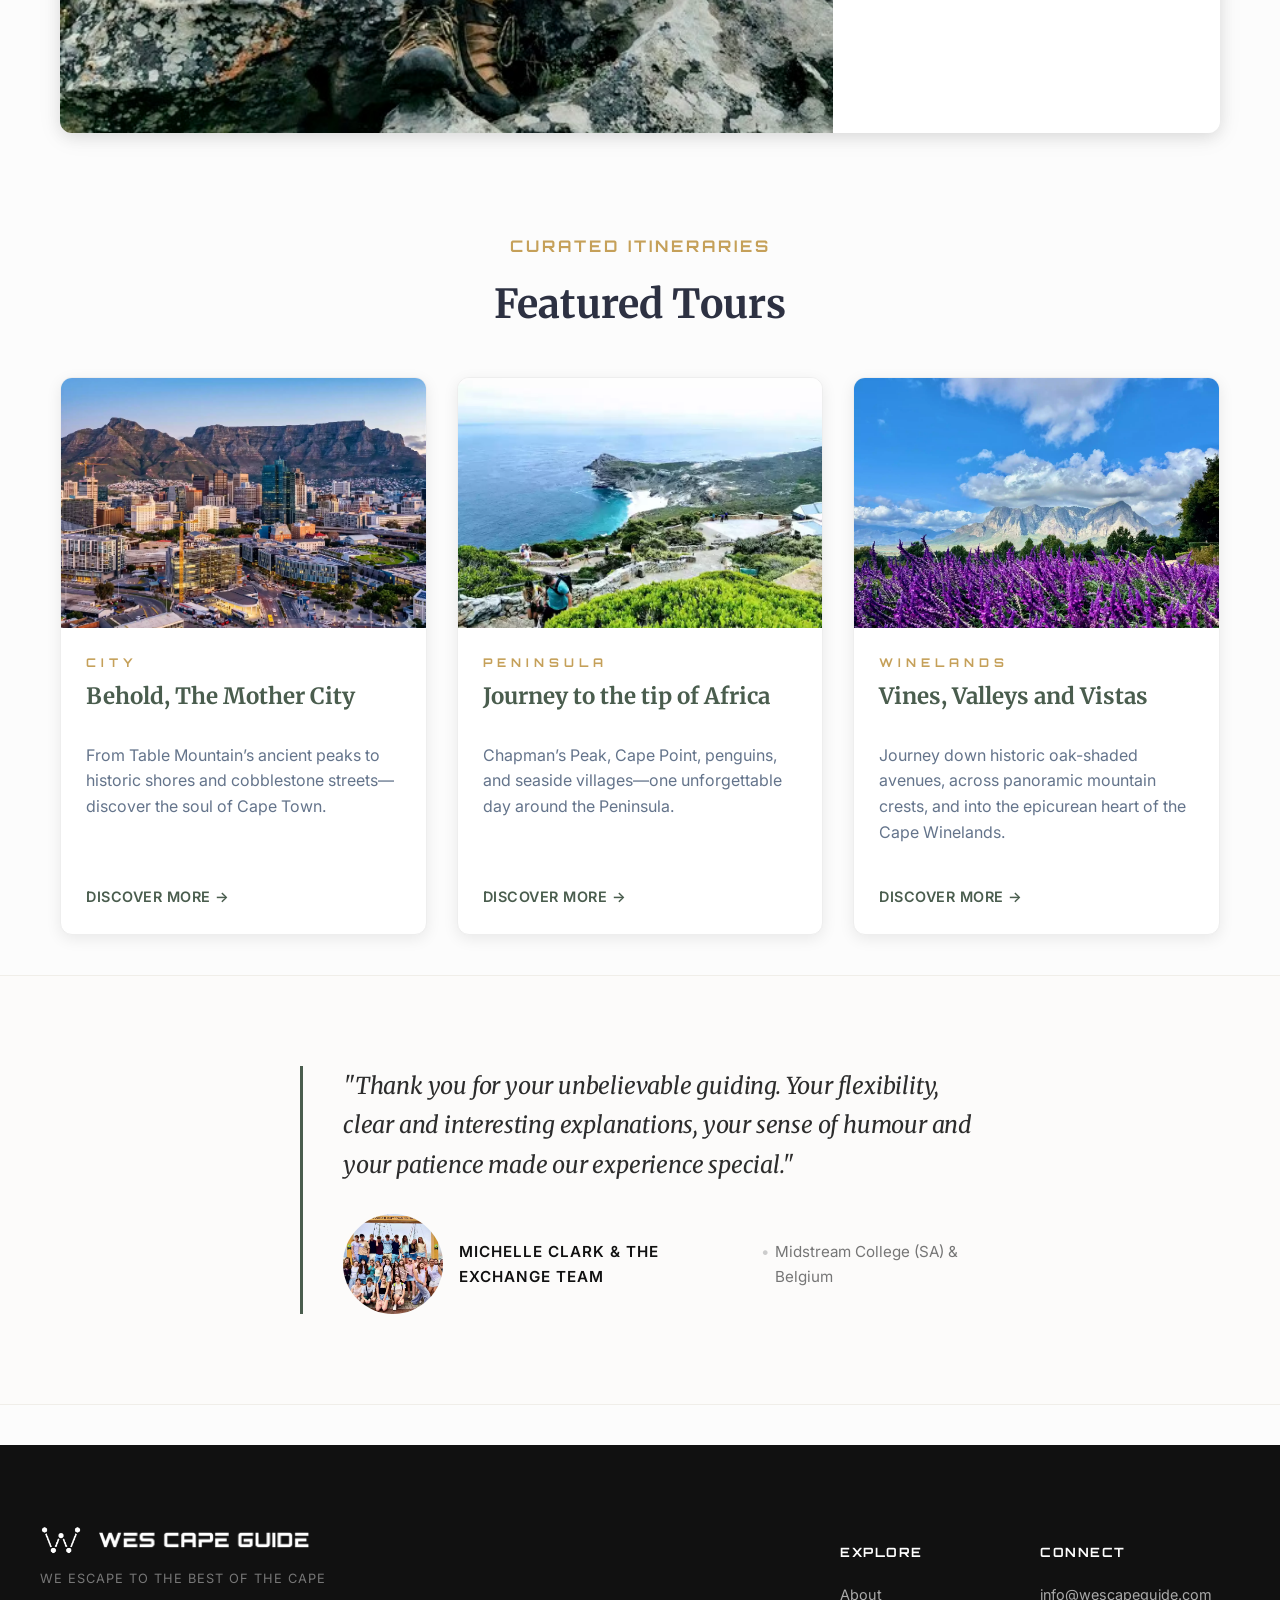
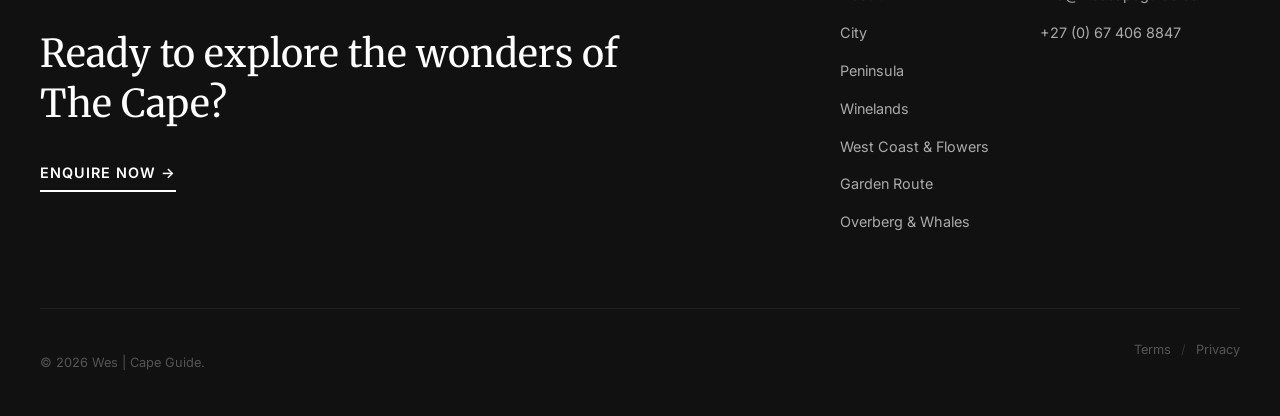
==== commit e4d37a0b: "test" ====
--- a/index.html
+++ b/index.html
@@ -66,7 +66,7 @@
         <div class="hero hero-home">
             <div class="hero-content">
                 <span class="hero-eyebrow">Immersive Travel</span>
-                <h1>We escape to the best of the Cape</h1>
+                <h1>We escape to the best of the Cape!</h1>
                 <p>Curated journeys through history and nature.</p>
                 <a href="tours.html" class="btn">Explore Tours</a>
             </div>
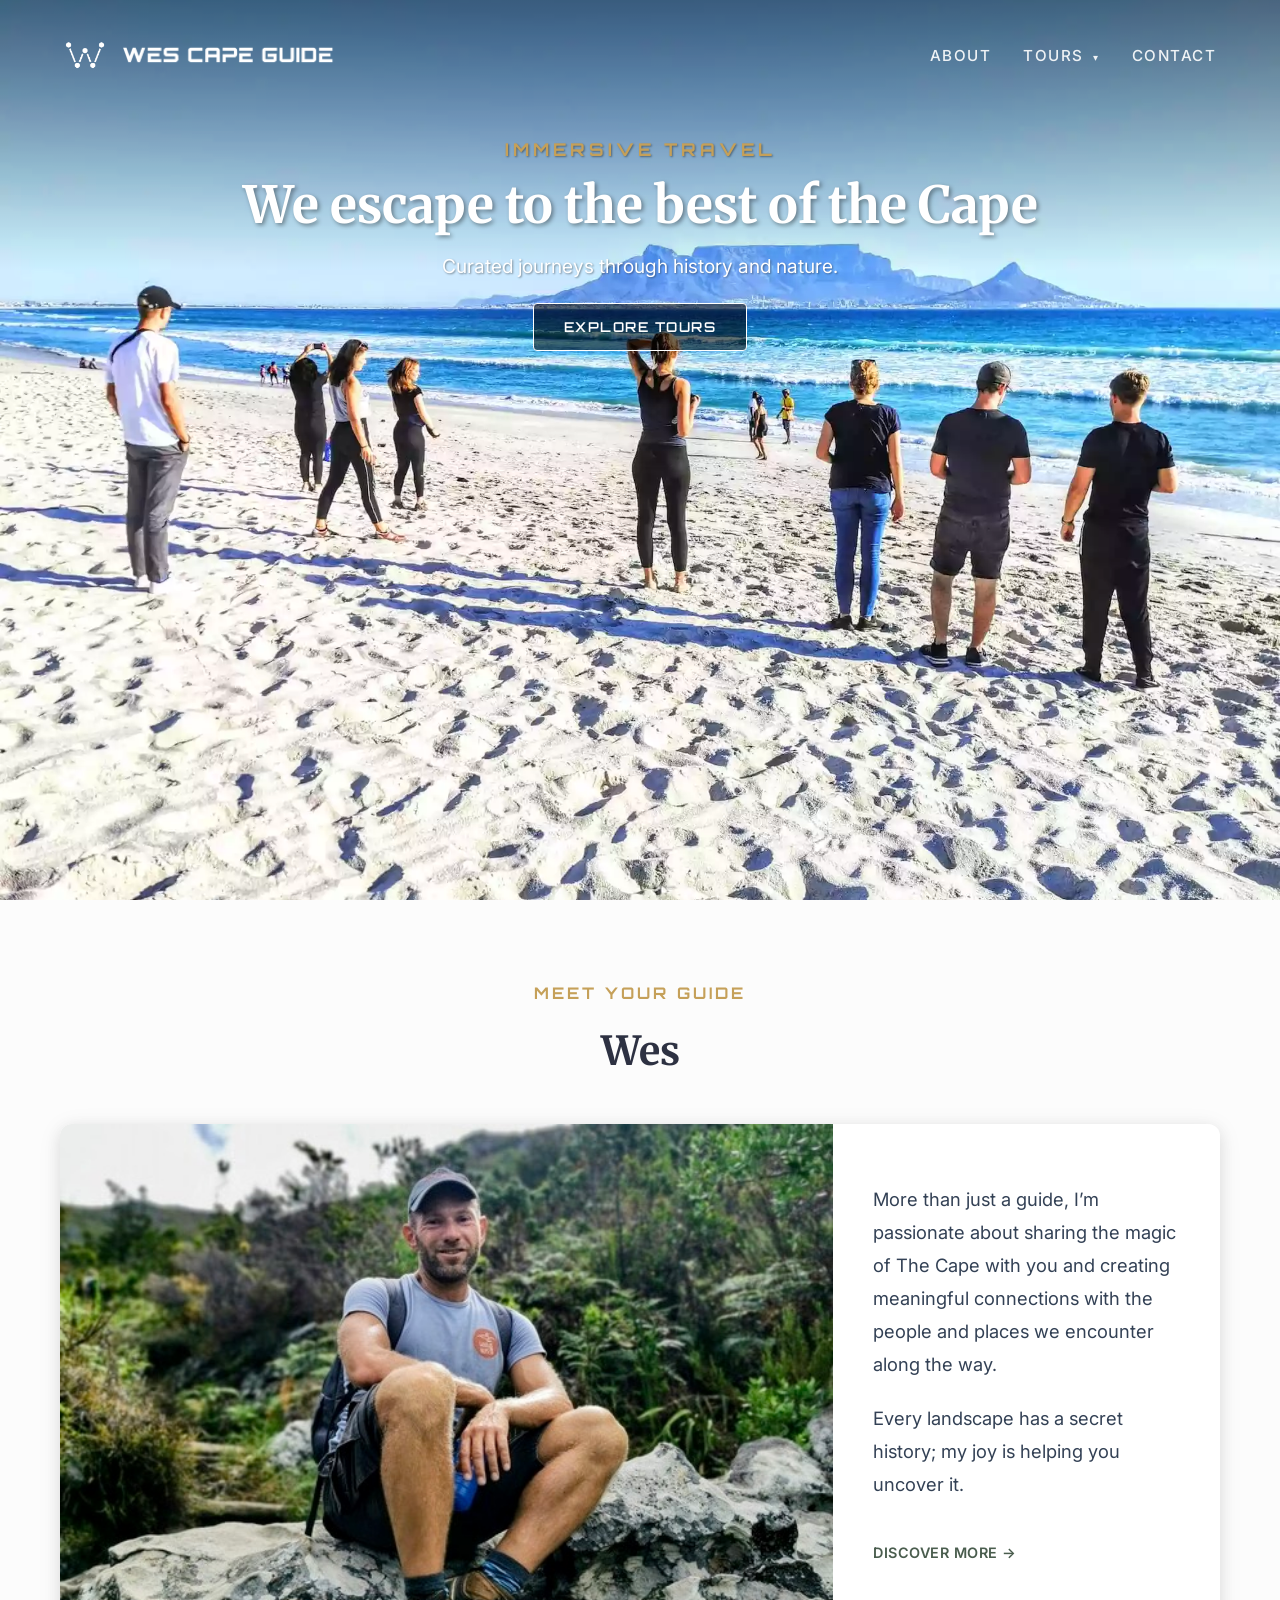
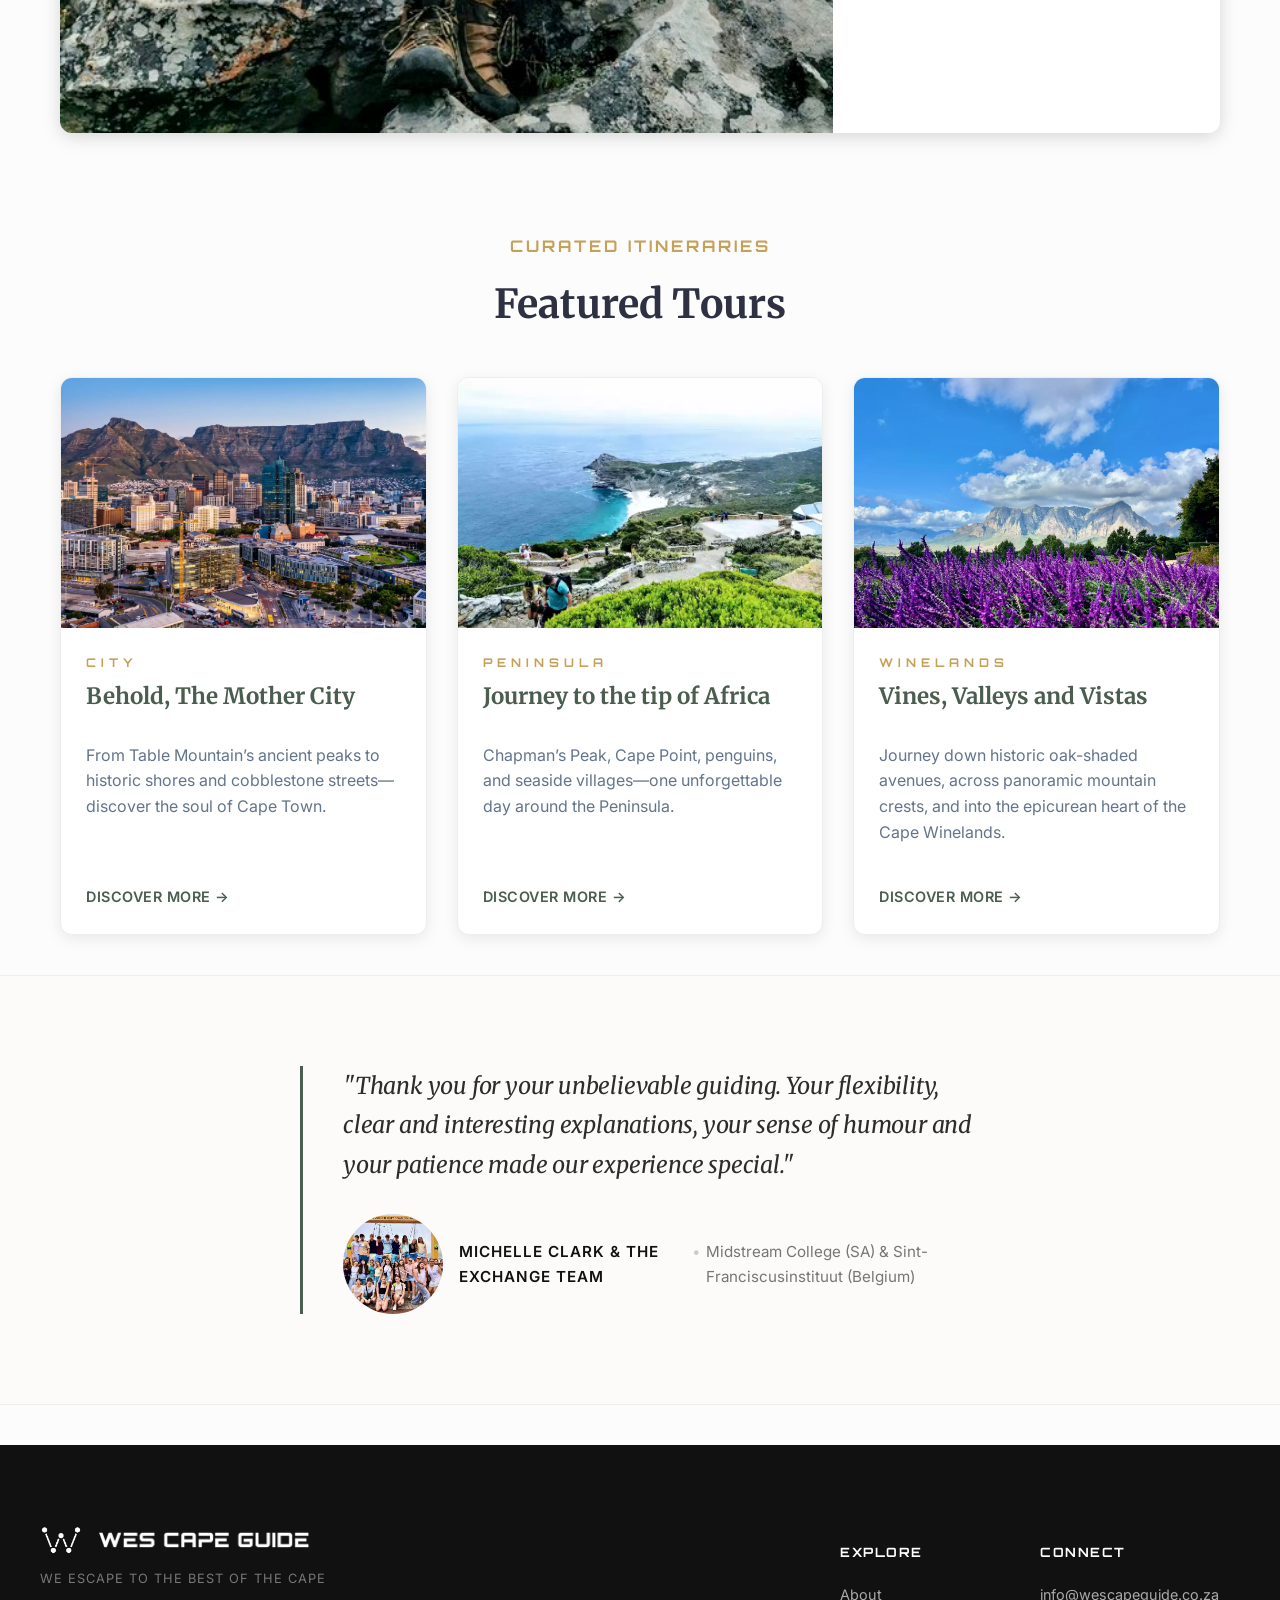
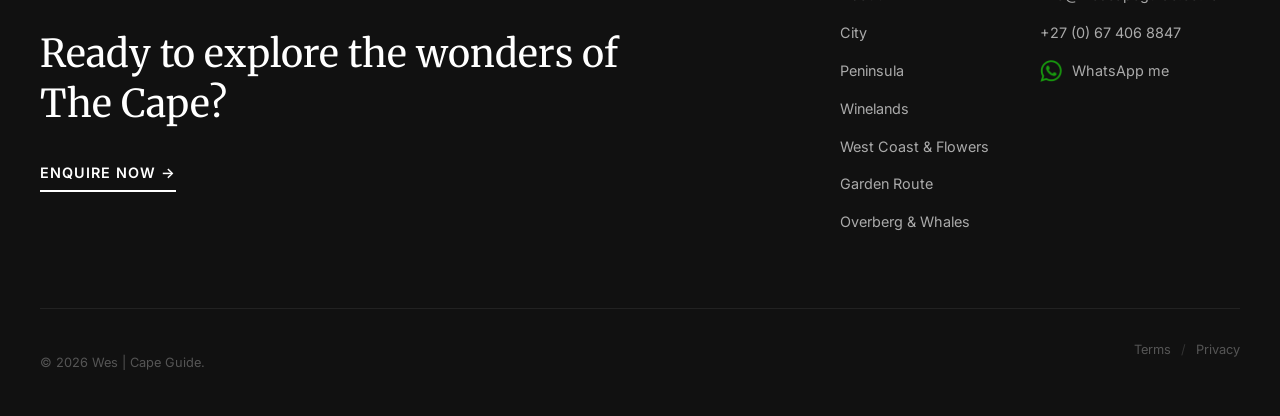
==== commit 664fdeea: "added whatsapp links and google analytics" ====
--- a/index.html
+++ b/index.html
@@ -1,27 +1,36 @@
 <!DOCTYPE html>
 <html lang="en">
 <head>
+<!-- Google tag (gtag.js) -->
+<script async src="https://www.googletagmanager.com/gtag/js?id=G-W4P31JYLQ8"></script>
+<script>
+  window.dataLayer = window.dataLayer || [];
+  function gtag(){dataLayer.push(arguments);}
+  gtag('js', new Date());
+
+  gtag('config', 'G-W4P31JYLQ8');
+</script>
     <meta charset="UTF-8">
     <meta name="viewport" content="width=device-width, initial-scale=1.0">
     
     <title>Private Cape Town Tours & Guided Experiences | Wes | Cape Guide</title>
     <meta name="description" content="Discover the best of the Cape with Wes, your private tour guide. Custom, curated private tours across Cape Town, the Peninsula, Winelands, Garden Route, and West Coast.">
     <meta name="robots" content="index, follow">
-    <link rel="canonical" href="https://wescapeguide.com/">
+    <link rel="canonical" href="https://wescapeguide.co.za/">
 
     <meta property="og:type" content="website">
-    <meta property="og:url" content="https://wescapeguide.com/">
+    <meta property="og:url" content="https://wescapeguide.co.za/">
     <meta property="og:title" content="Private Cape Town Tours & Guided Experiences | Wes | Cape Guide">
     <meta property="og:description" content="Custom, curated private tours across Cape Town, the Peninsula, Winelands, and beyond. Let's escape to the best of the Cape.">
-    <meta property="og:image" content="https://wescapeguide.com/images/cape-town-city.webp"> <meta property="og:site_name" content="Wes | Cape Guide">
+    <meta property="og:image" content="https://wescapeguide.co.za/images/cape-town-city.webp"> <meta property="og:site_name" content="Wes | Cape Guide">
 
     <meta name="twitter:card" content="summary_large_image">
-    <meta name="twitter:url" content="https://wescapeguide.com/">
+    <meta name="twitter:url" content="https://wescapeguide.co.za/">
     <meta name="twitter:title" content="Private Cape Town Tours | Wes | Cape Guide">
     <meta name="twitter:description" content="Custom, curated private tours across Cape Town, the Peninsula, Winelands, and beyond.">
-    <meta name="twitter:image" content="https://wescapeguide.com/images/cape-town-city.webp">
-
-    <link rel="icon" href="images/wes-cape-guide-logo-white.png" type="image/png">
+    <meta name="twitter:image" content="https://wescapeguide.co.za/images/cape-town-city.webp">
+
+    <link rel="icon" href="images/logo-transparent.png" type="image/png">
     <link rel="preconnect" href="https://fonts.googleapis.com">
     <link rel="preconnect" href="https://fonts.gstatic.com" crossorigin>
     <link href="https://fonts.googleapis.com/css2?family=Orbitron:wght@500;700&family=Merriweather:ital,wght@0,400;0,700;1,400&family=Inter:wght@400;500;600&display=swap" rel="stylesheet">
@@ -66,7 +75,7 @@
         <div class="hero hero-home">
             <div class="hero-content">
                 <span class="hero-eyebrow">Immersive Travel</span>
-                <h1>We escape to the best of the Cape!</h1>
+                <h1>We escape to the best of the Cape</h1>
                 <p>Curated journeys through history and nature.</p>
                 <a href="tours.html" class="btn">Explore Tours</a>
             </div>
@@ -160,7 +169,7 @@
                 <div class="testimonial-author-v2">
                     <strong class="author-name-v2">Michelle Clark & The Exchange Team</strong>
                     <!-- Uses --text-muted to step back and sit beneath the bold name -->
-                    <span class="author-location-v2">Midstream College (SA) & Belgium</span>
+                    <span class="author-location-v2">Midstream College (SA) & Sint-Franciscusinstituut (Belgium)</span>
                 </div>
             </div>
         </div>
@@ -192,9 +201,12 @@
                 </div>
                 <div class="links-sub-col">
                     <h4>Connect</h4>
-                    <a href="mailto:info@wescapeguide.com">info@wescapeguide.com</a>
+                    <a href="mailto:info@wescapeguide.co.za">info@wescapeguide.co.za</a>
                     <a href="tel:+27674068847">+27 (0) 67 406 8847</a>
-                    
+                    <a href="https://wa.me/27674068847?text=Hi Wes!%20I'd%20like%20to%20enquire%20about%20a%20tour..." target="_blank" style="display: inline-flex; align-items: center; gap: 10px; white-space: nowrap;">
+                        <img src="images/whatsapp-logo.png" alt="WhatsApp" style="width: 22px; height: 22px; display: block;">
+                        <span>WhatsApp me</span>
+                    </a>
                 </div>
             </div>
         </div>
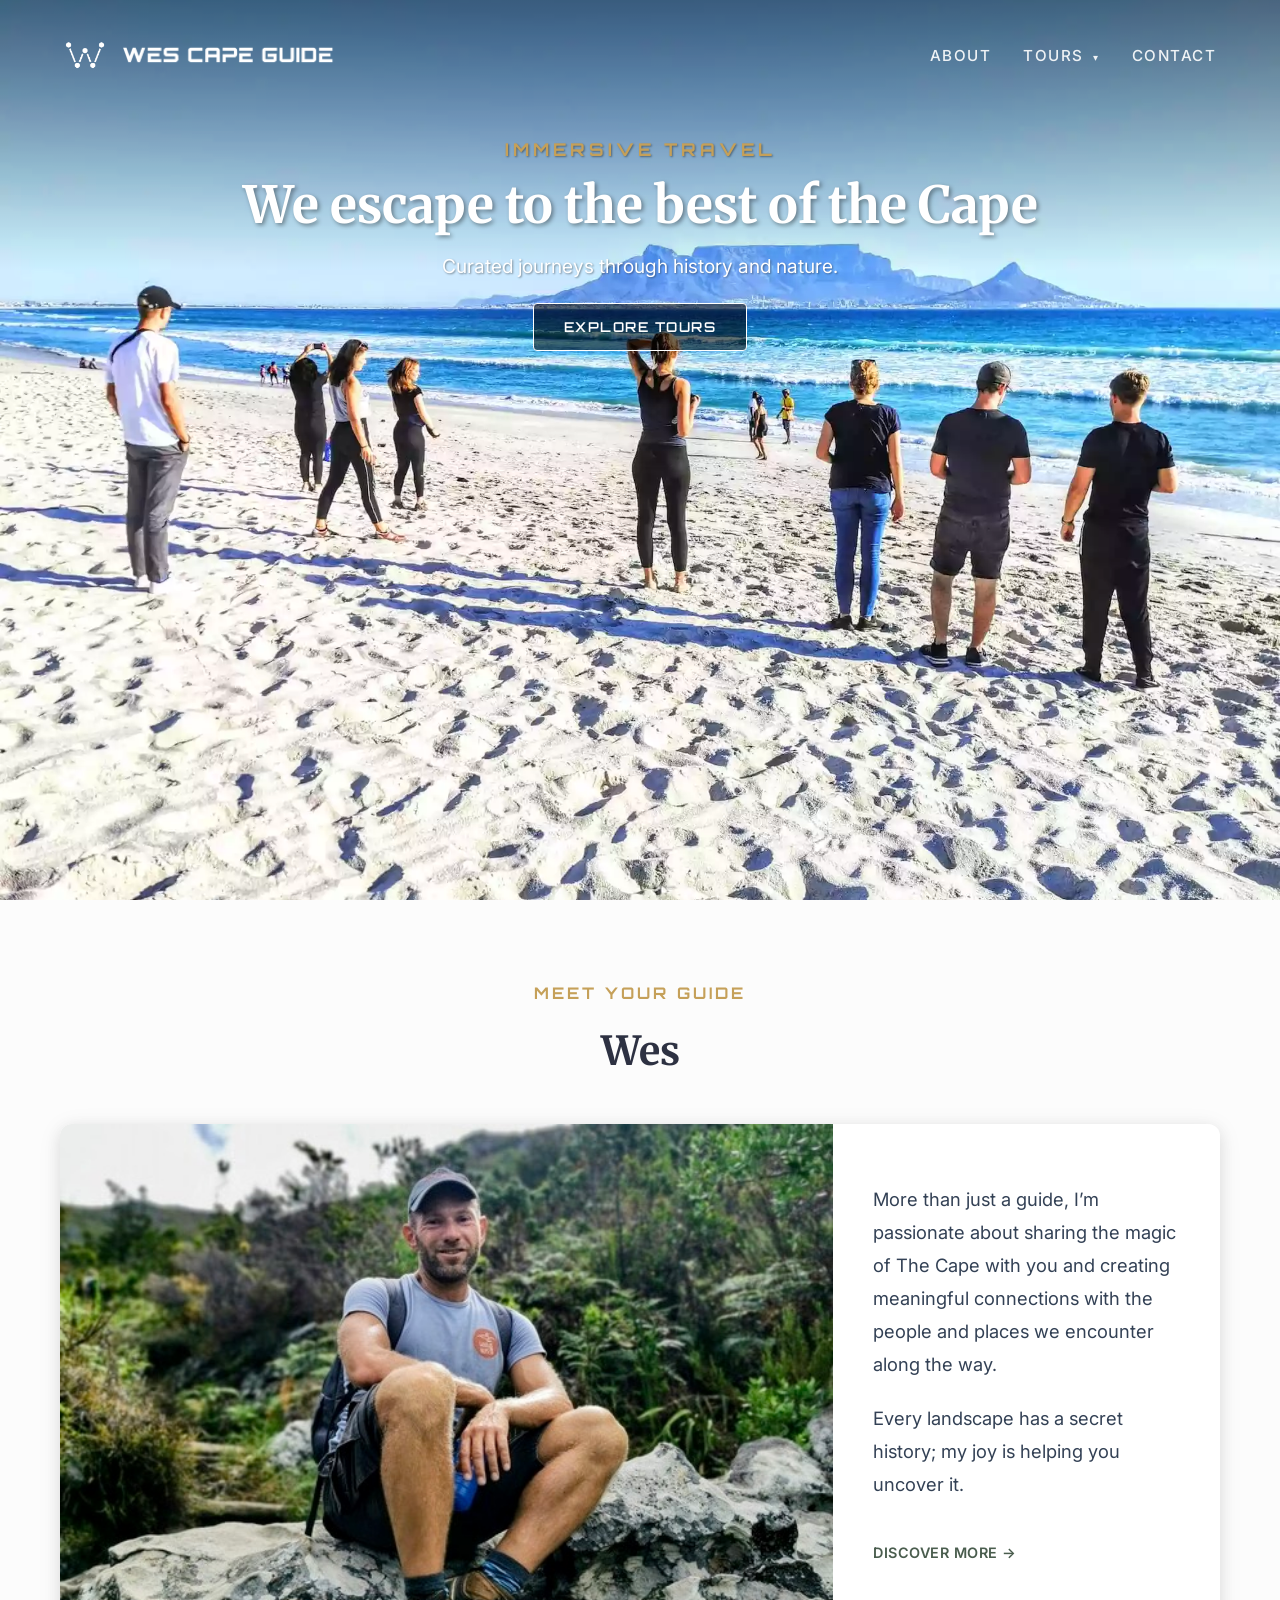
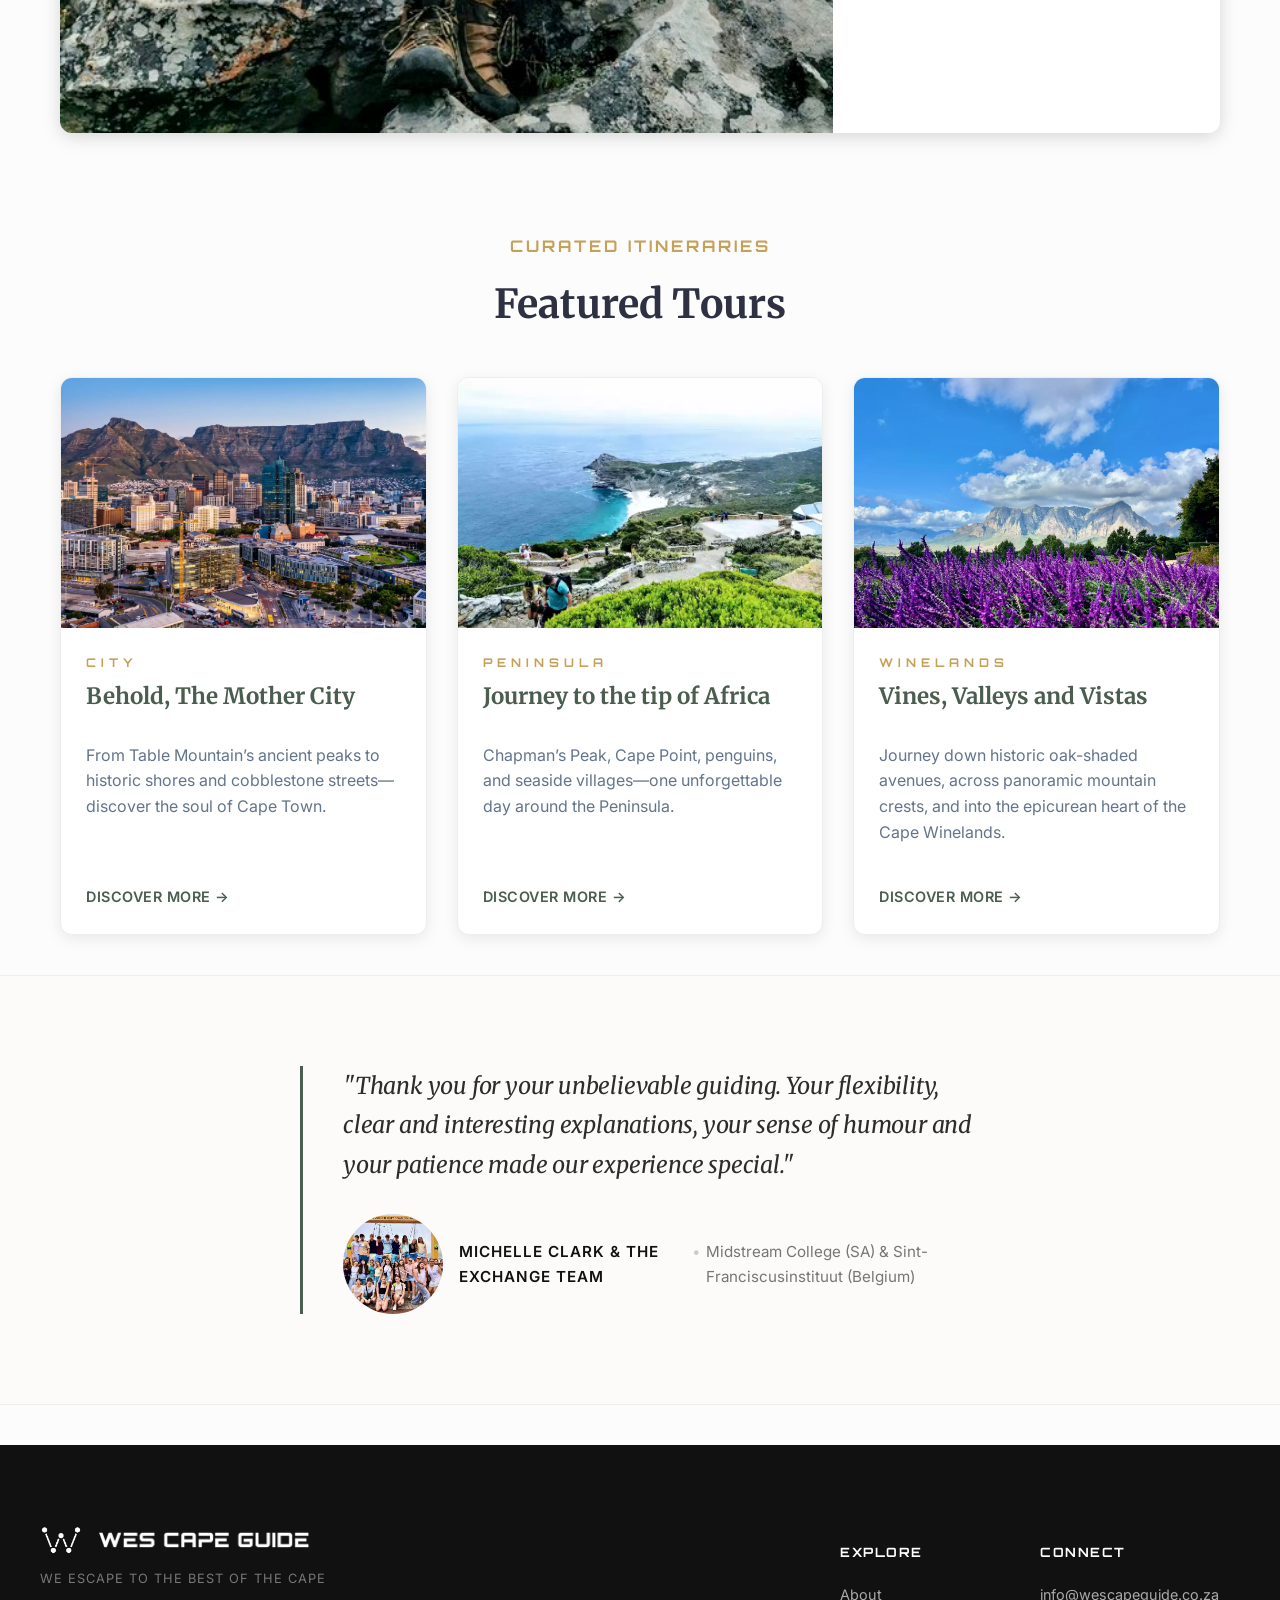
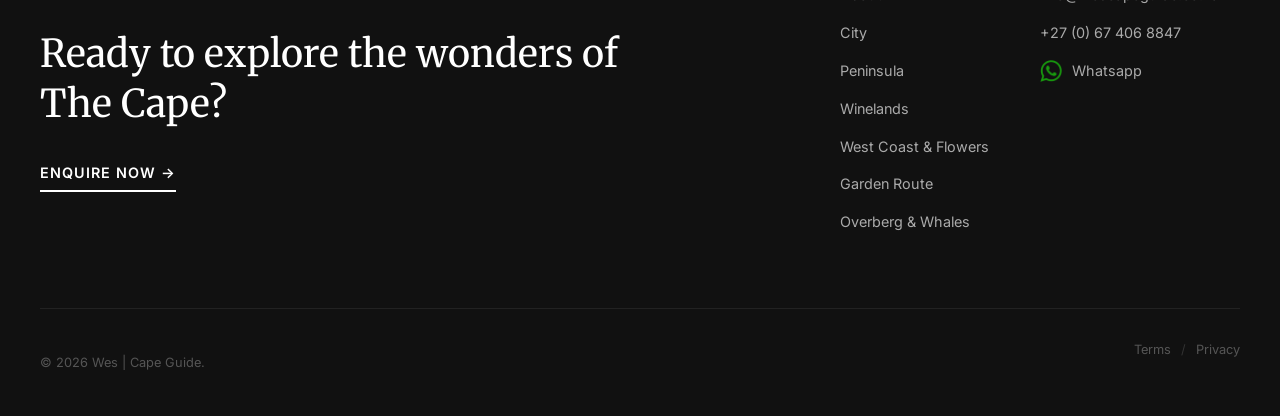
==== commit 67099b89: "changed whatsapp text in footer" ====
--- a/index.html
+++ b/index.html
@@ -205,7 +205,7 @@
                     <a href="tel:+27674068847">+27 (0) 67 406 8847</a>
                     <a href="https://wa.me/27674068847?text=Hi Wes!%20I'd%20like%20to%20enquire%20about%20a%20tour..." target="_blank" style="display: inline-flex; align-items: center; gap: 10px; white-space: nowrap;">
                         <img src="images/whatsapp-logo.png" alt="WhatsApp" style="width: 22px; height: 22px; display: block;">
-                        <span>WhatsApp me</span>
+                        <span>Whatsapp</span>
                     </a>
                 </div>
             </div>
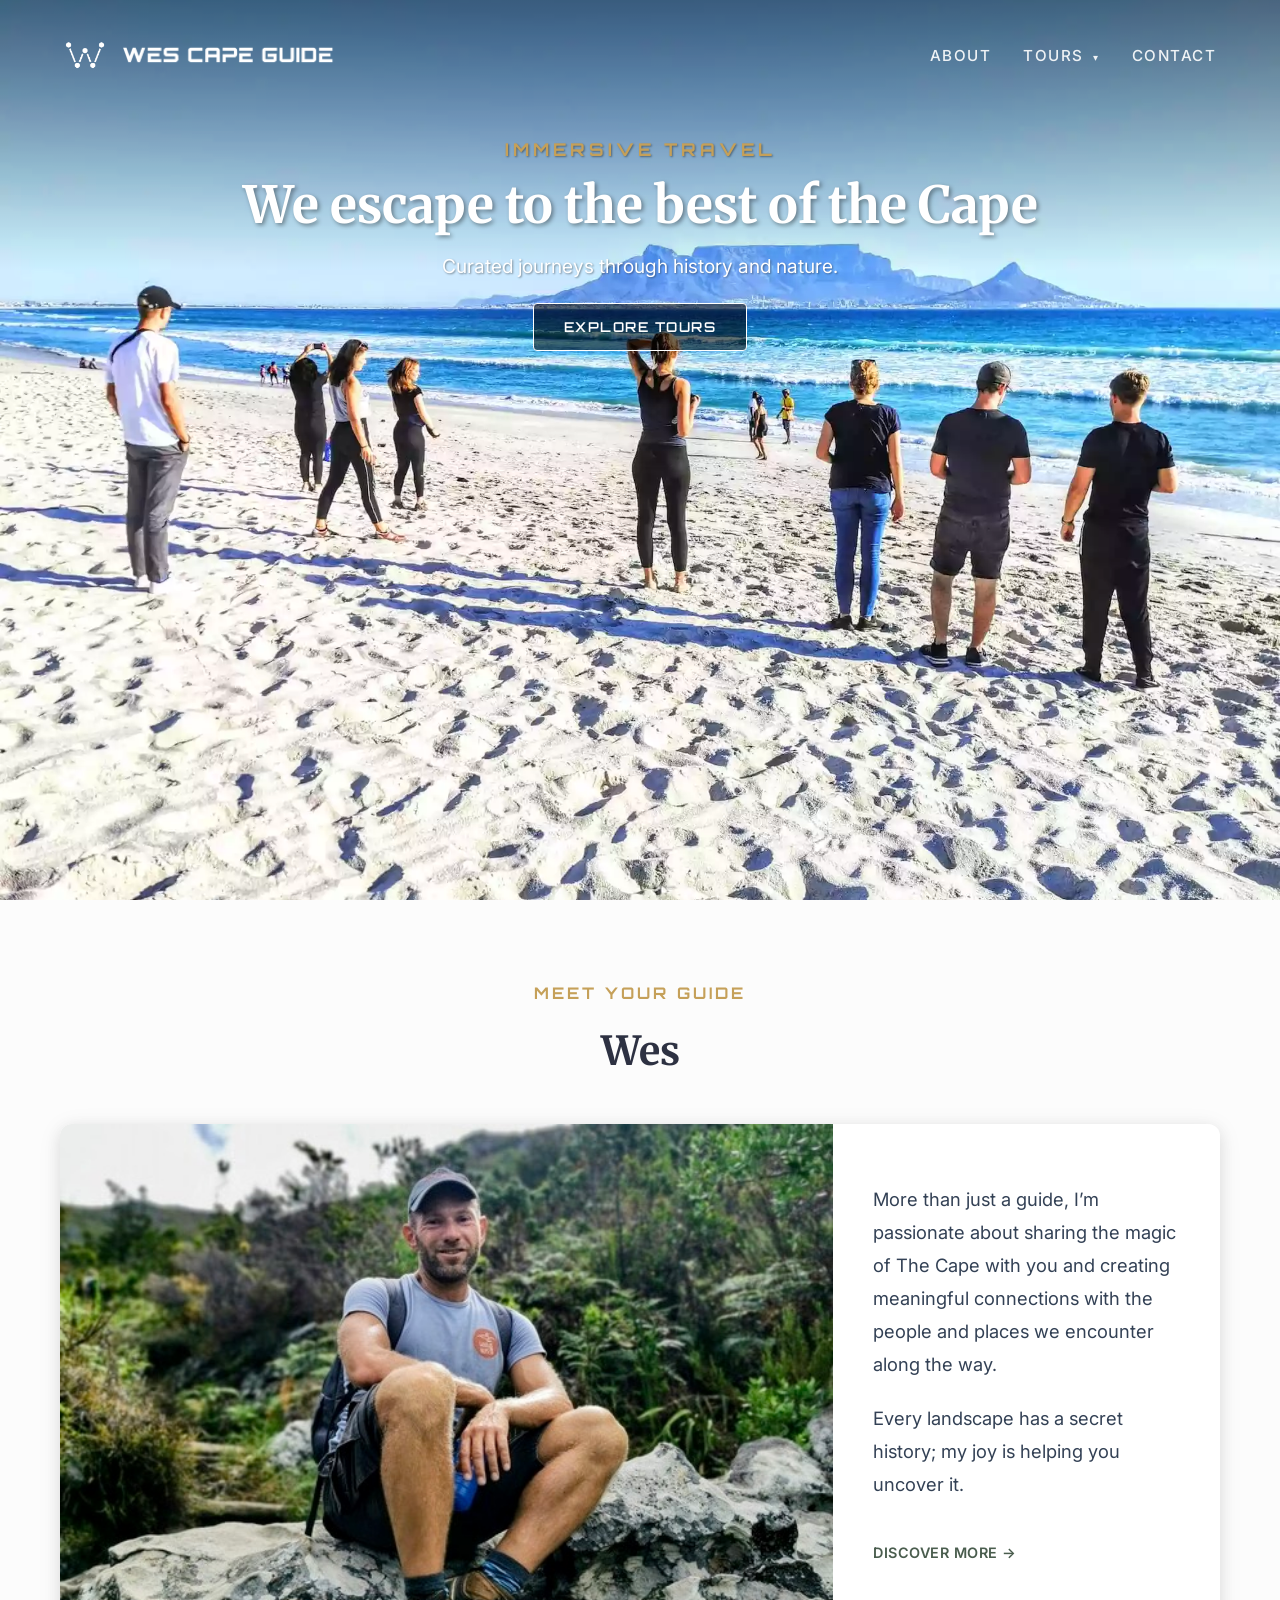
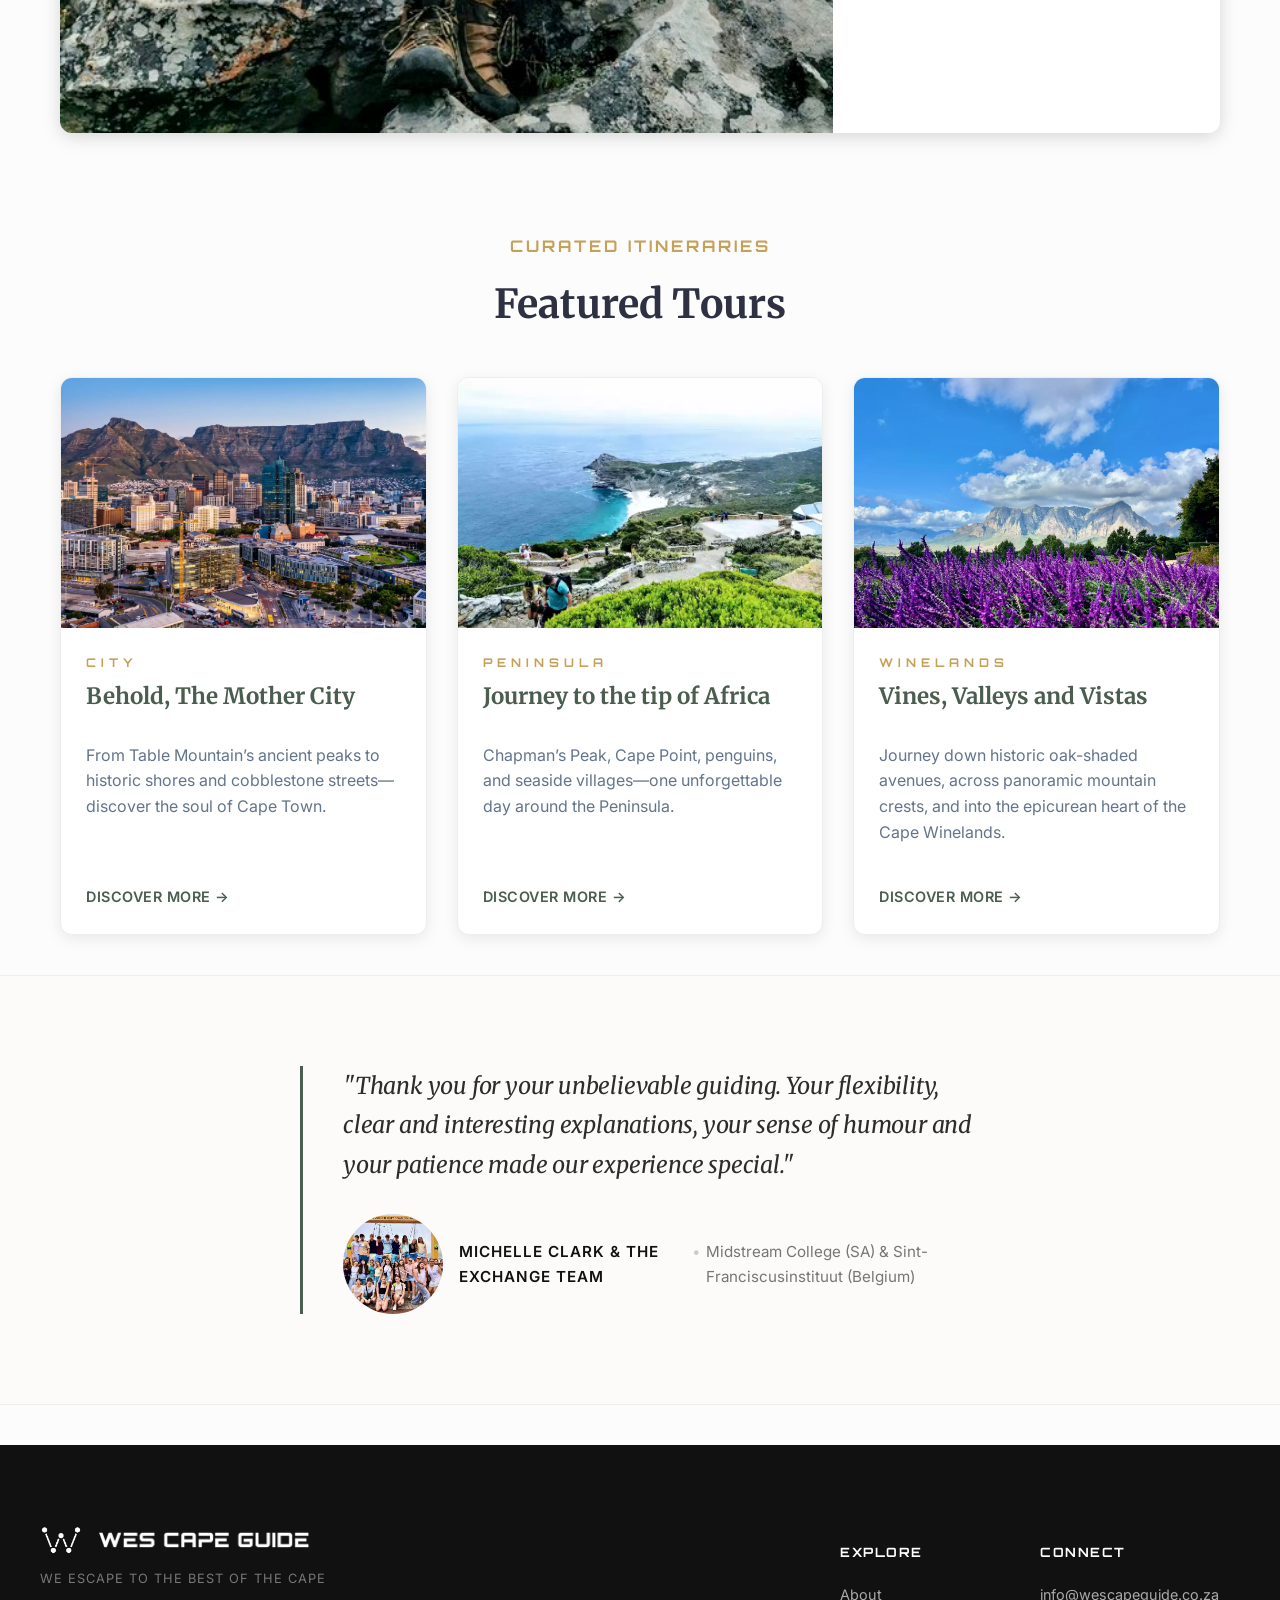
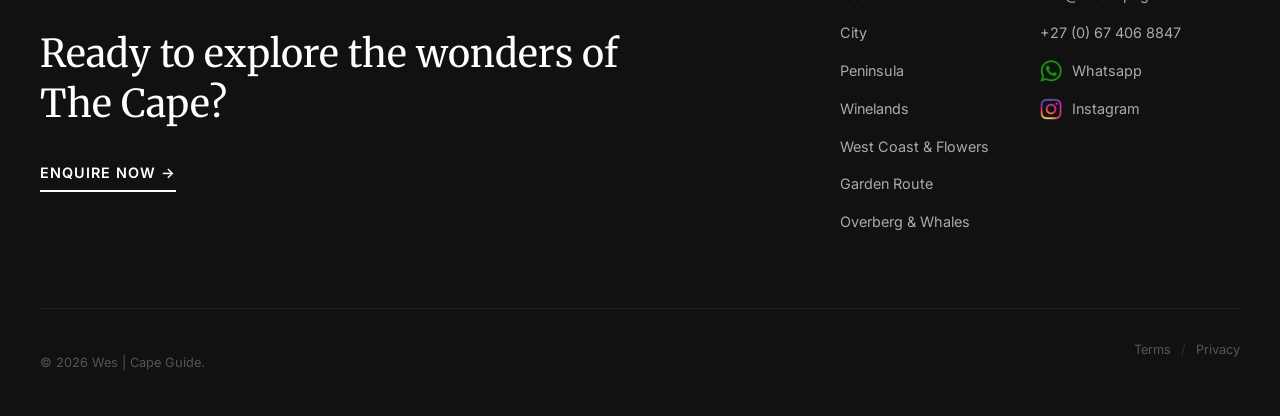
==== commit c539d692: "added instagram link to footer" ====
--- a/index.html
+++ b/index.html
@@ -30,7 +30,7 @@
     <meta name="twitter:description" content="Custom, curated private tours across Cape Town, the Peninsula, Winelands, and beyond.">
     <meta name="twitter:image" content="https://wescapeguide.co.za/images/cape-town-city.webp">
 
-    <link rel="icon" href="images/logo-transparent.png" type="image/png">
+    <link rel="icon" href="images/wes-cape-guide-logo-white-on-black-square.png" type="image/png">
     <link rel="preconnect" href="https://fonts.googleapis.com">
     <link rel="preconnect" href="https://fonts.gstatic.com" crossorigin>
     <link href="https://fonts.googleapis.com/css2?family=Orbitron:wght@500;700&family=Merriweather:ital,wght@0,400;0,700;1,400&family=Inter:wght@400;500;600&display=swap" rel="stylesheet">
@@ -207,6 +207,10 @@
                         <img src="images/whatsapp-logo.png" alt="WhatsApp" style="width: 22px; height: 22px; display: block;">
                         <span>Whatsapp</span>
                     </a>
+                    <a href="https://www.instagram.com/wescapeguide" target="_blank" style="display: inline-flex; align-items: center; gap: 10px; white-space: nowrap;">
+                        <img src="images/instagram-logo.png" alt="Instagram" style="width: 22px; height: 22px; display: block;">
+                        <span>Instagram</span>
+                    </a>
                 </div>
             </div>
         </div>
